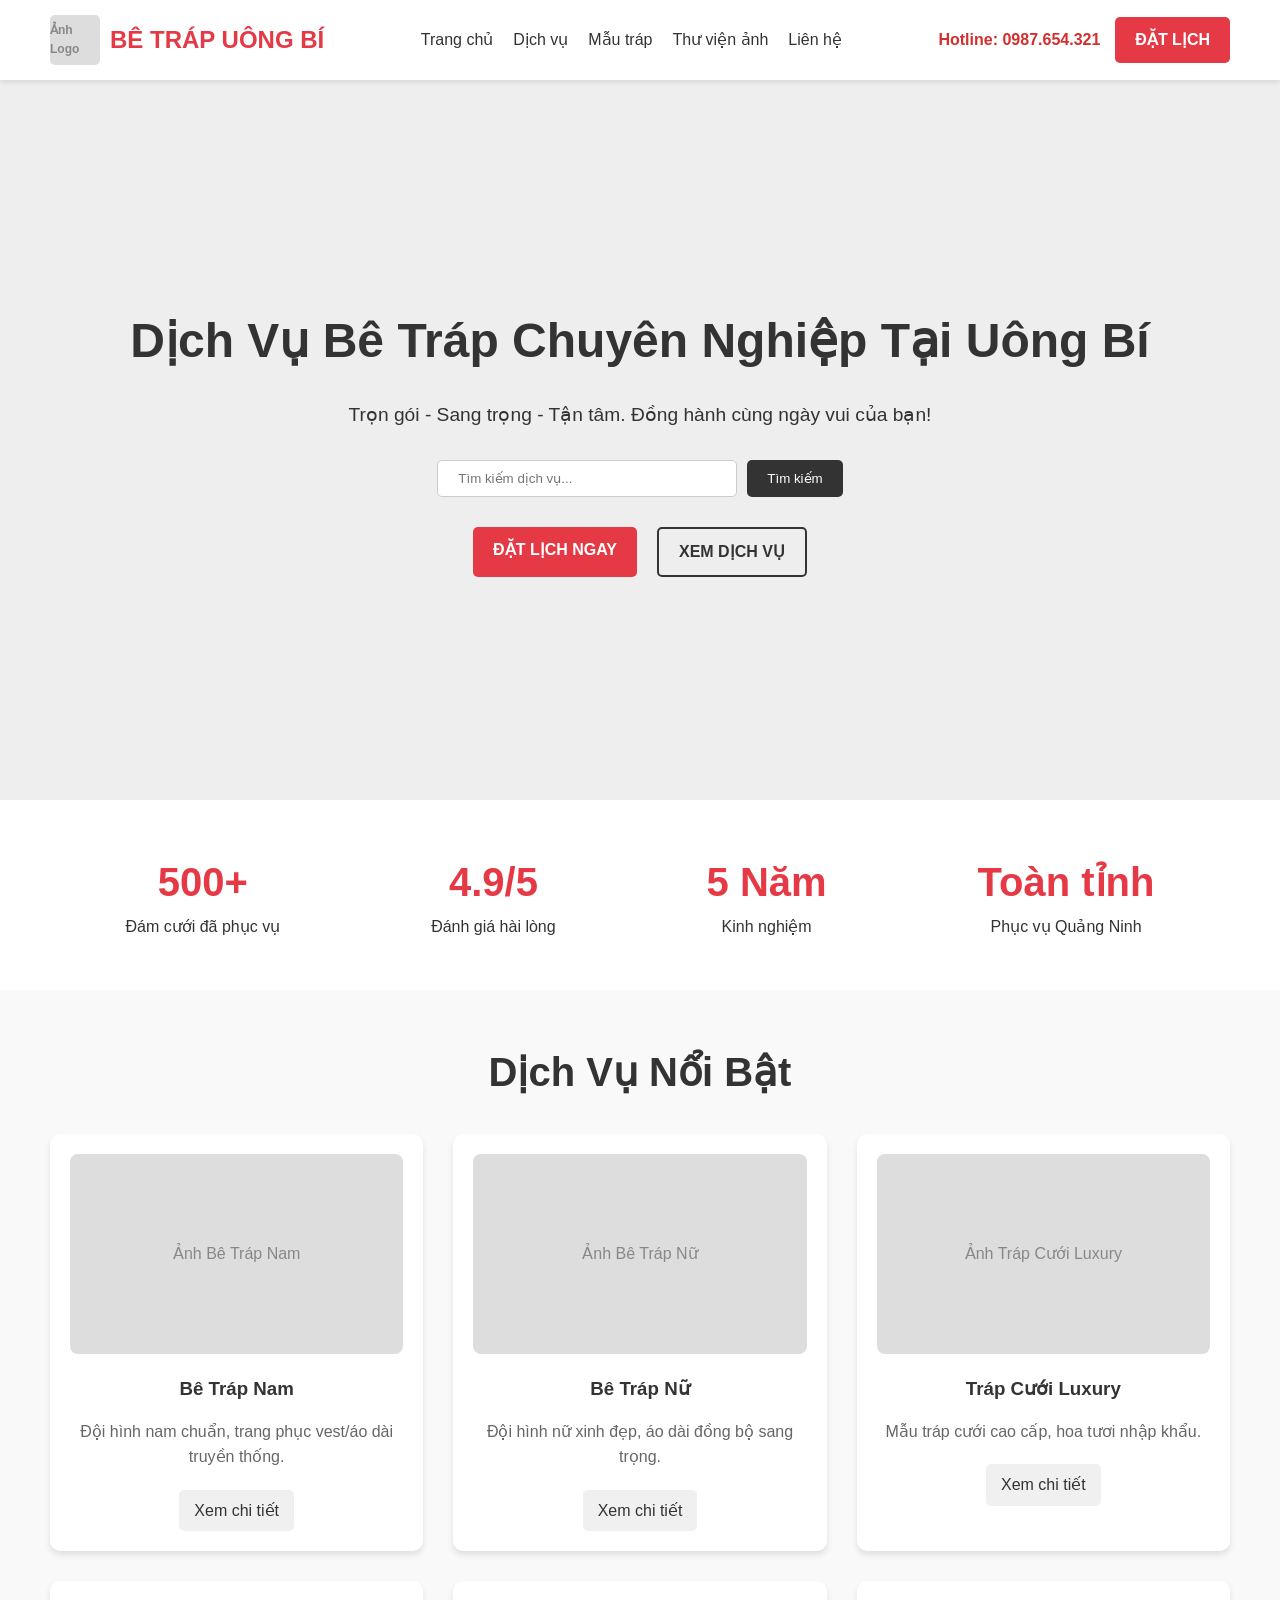
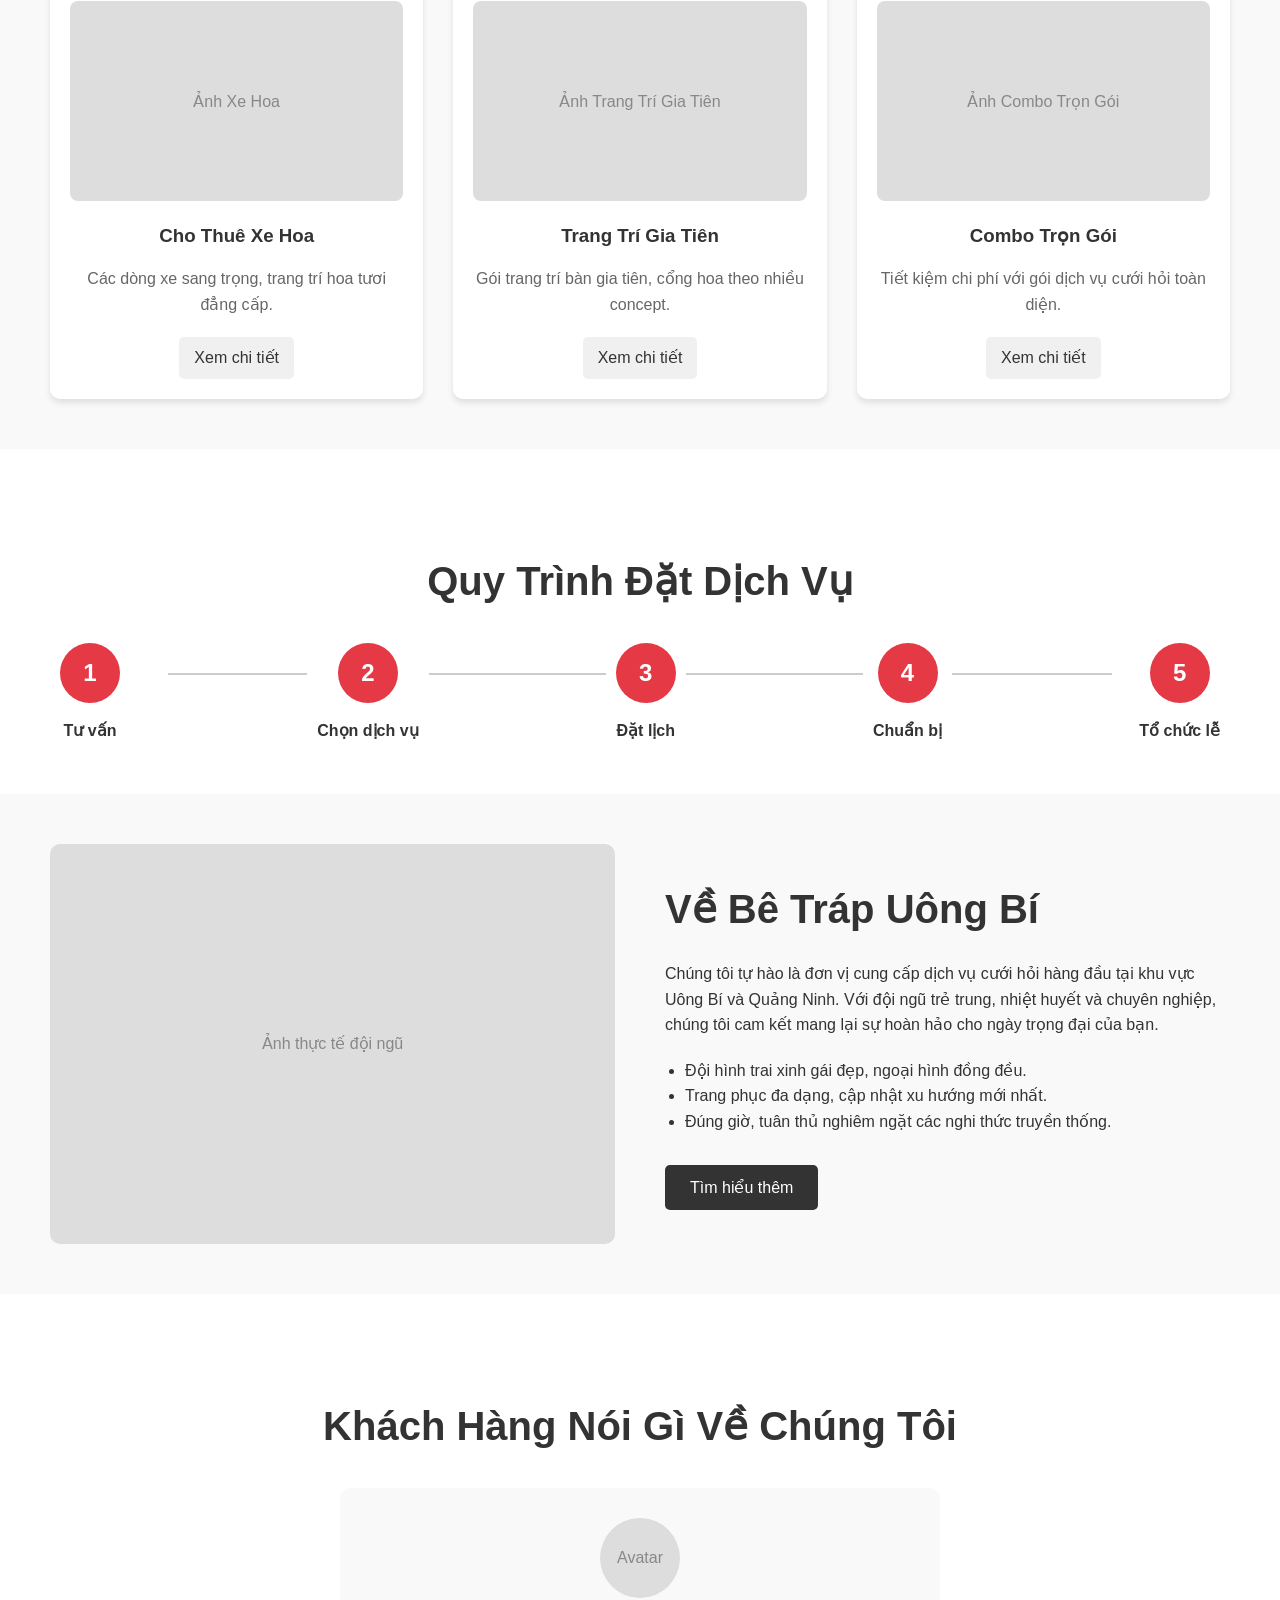
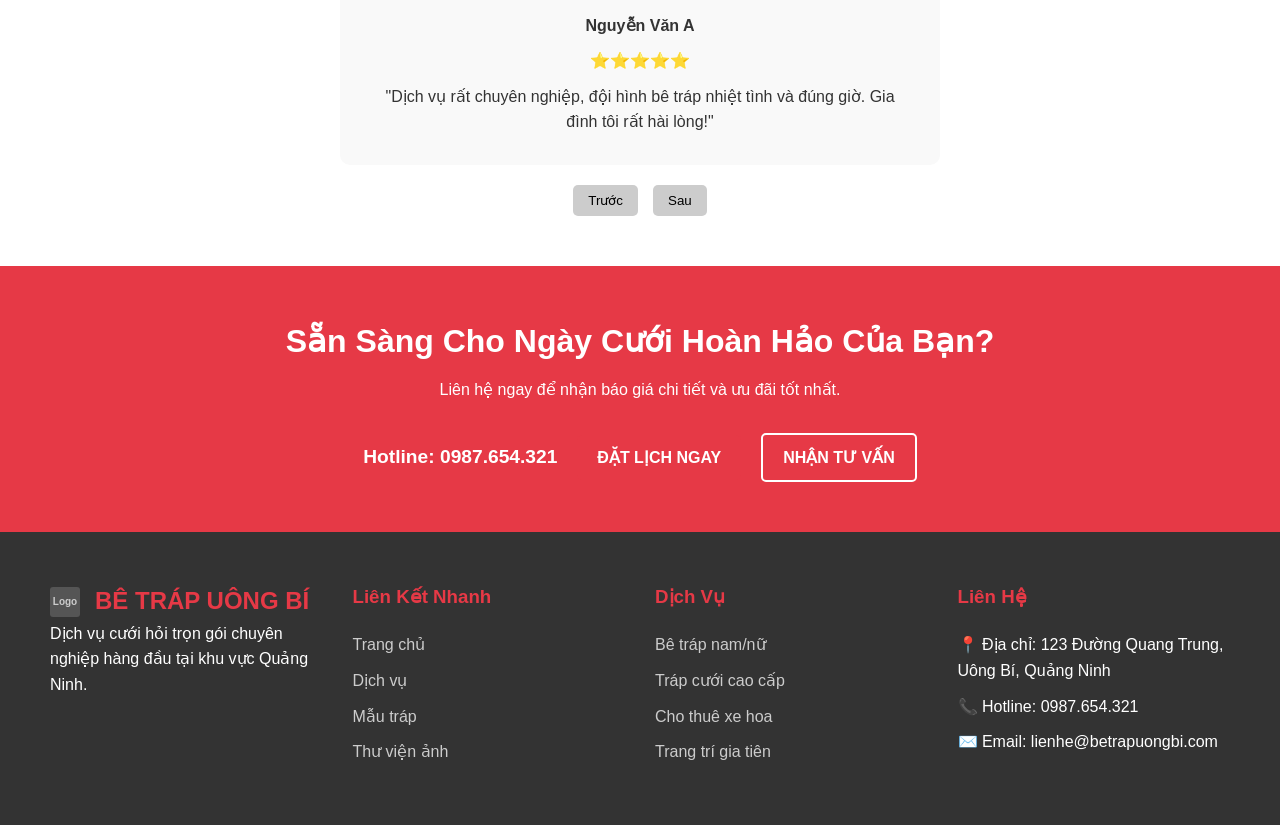
==== index.html @ d110b5eb "Commit 2: khung dự án cơ bản" ====
<!DOCTYPE html>
<html lang="vi">
<head>
    <meta charset="UTF-8">
    <meta name="viewport" content="width=device-width, initial-scale=1.0">
    <title>Bê Tráp Uông Bí - Trang Chủ</title>
    <!-- Nhúng file CSS dùng chung -->
    <link rel="stylesheet" href="css/dinh-dang-dung-chung.css">
    <!-- Nhúng file CSS riêng của trang chủ -->
    <link rel="stylesheet" href="css/trang-chu.css">
</head>
<body>

    <!-- Khối đầu trang (Header) cố định -->
    <header class="dau-trang" id="dau-trang-chinh">
        <!-- Khối chứa logo thương hiệu -->
        <a href="index.html" class="logo-thuong-hieu">
            <div class="khung-anh-logo">Ảnh Logo</div>
            BÊ TRÁP UÔNG BÍ
        </a>

        <!-- Khối menu điều hướng chính của website -->
        <nav>
            <ul class="thanh-menu-dieu-huong">
                <li><a href="index.html">Trang chủ</a></li>
                <li><a href="dich-vu.html">Dịch vụ</a></li>
                <li><a href="mau-trap.html">Mẫu tráp</a></li>
                <li><a href="thu-vien-anh.html">Thư viện ảnh</a></li>
                <li><a href="lien-he.html">Liên hệ</a></li>
            </ul>
        </nav>

        <!-- Khối chứa hotline và nút đặt lịch -->
        <div class="nhom-nut-dau-trang">
            <span class="hotline">Hotline: 0987.654.321</span>
            <a href="lien-he.html" class="nut-dat-lich">ĐẶT LỊCH</a>
        </div>
    </header>

    <!-- Khối Hero Banner chính -->
    <section class="hero-banner">
        <!-- Nội dung của banner -->
        <div class="noi-dung-banner">
            <h1>Dịch Vụ Bê Tráp Chuyên Nghiệp Tại Uông Bí</h1>
            <p>Trọn gói - Sang trọng - Tận tâm. Đồng hành cùng ngày vui của bạn!</p>
            <!-- Khối chứa thanh tìm kiếm -->
            <div class="thanh-tim-kiem">
                <input type="text" placeholder="Tìm kiếm dịch vụ...">
                <button>Tìm kiếm</button>
            </div>
            <!-- Khối chứa các nút hành động (CTA) -->
            <div class="nhom-nut-banner">
                <a href="lien-he.html" class="nut-dat-lich">ĐẶT LỊCH NGAY</a>
                <a href="dich-vu.html" class="nut-xem-dich-vu">XEM DỊCH VỤ</a>
            </div>
        </div>
    </section>

    <!-- Khối chứa các số liệu nổi bật -->
    <section class="so-lieu-noi-bat">
        <!-- Thẻ số liệu 1 -->
        <div class="the-so-lieu">
            <h3>500+</h3>
            <p>Đám cưới đã phục vụ</p>
        </div>
        <!-- Thẻ số liệu 2 -->
        <div class="the-so-lieu">
            <h3>4.9/5</h3>
            <p>Đánh giá hài lòng</p>
        </div>
        <!-- Thẻ số liệu 3 -->
        <div class="the-so-lieu">
            <h3>5 Năm</h3>
            <p>Kinh nghiệm</p>
        </div>
        <!-- Thẻ số liệu 4 -->
        <div class="the-so-lieu">
            <h3>Toàn tỉnh</h3>
            <p>Phục vụ Quảng Ninh</p>
        </div>
    </section>

    <!-- Khối giới thiệu các dịch vụ nổi bật -->
    <section class="dich-vu-noi-bat">
        <h2 class="tieu-de-phan">Dịch Vụ Nổi Bật</h2>
        <!-- Lưới chứa các thẻ dịch vụ -->
        <div class="luoi-dich-vu">
            <!-- Thẻ dịch vụ 1 -->
            <div class="the-dich-vu">
                <!-- Khung giữ chỗ cho ảnh dịch vụ -->
                <div class="anh-dich-vu-trang-chu-1">Ảnh Bê Tráp Nam</div>
                <h3>Bê Tráp Nam</h3>
                <p>Đội hình nam chuẩn, trang phục vest/áo dài truyền thống.</p>
                <a href="dich-vu.html" class="nut-xem-chi-tiet">Xem chi tiết</a>
            </div>
            <!-- Thẻ dịch vụ 2 -->
            <div class="the-dich-vu">
                <div class="anh-dich-vu-trang-chu-2">Ảnh Bê Tráp Nữ</div>
                <h3>Bê Tráp Nữ</h3>
                <p>Đội hình nữ xinh đẹp, áo dài đồng bộ sang trọng.</p>
                <a href="dich-vu.html" class="nut-xem-chi-tiet">Xem chi tiết</a>
            </div>
            <!-- Thẻ dịch vụ 3 -->
            <div class="the-dich-vu">
                <div class="anh-dich-vu-trang-chu-3">Ảnh Tráp Cưới Luxury</div>
                <h3>Tráp Cưới Luxury</h3>
                <p>Mẫu tráp cưới cao cấp, hoa tươi nhập khẩu.</p>
                <a href="dich-vu.html" class="nut-xem-chi-tiet">Xem chi tiết</a>
            </div>
            <!-- Thẻ dịch vụ 4 -->
            <div class="the-dich-vu">
                <div class="anh-dich-vu-trang-chu-4">Ảnh Xe Hoa</div>
                <h3>Cho Thuê Xe Hoa</h3>
                <p>Các dòng xe sang trọng, trang trí hoa tươi đẳng cấp.</p>
                <a href="dich-vu.html" class="nut-xem-chi-tiet">Xem chi tiết</a>
            </div>
            <!-- Thẻ dịch vụ 5 -->
            <div class="the-dich-vu">
                <div class="anh-dich-vu-trang-chu-5">Ảnh Trang Trí Gia Tiên</div>
                <h3>Trang Trí Gia Tiên</h3>
                <p>Gói trang trí bàn gia tiên, cổng hoa theo nhiều concept.</p>
                <a href="dich-vu.html" class="nut-xem-chi-tiet">Xem chi tiết</a>
            </div>
            <!-- Thẻ dịch vụ 6 -->
            <div class="the-dich-vu">
                <div class="anh-dich-vu-trang-chu-6">Ảnh Combo Trọn Gói</div>
                <h3>Combo Trọn Gói</h3>
                <p>Tiết kiệm chi phí với gói dịch vụ cưới hỏi toàn diện.</p>
                <a href="dich-vu.html" class="nut-xem-chi-tiet">Xem chi tiết</a>
            </div>
        </div>
    </section>

    <!-- Khối quy trình đặt dịch vụ -->
    <section class="quy-trinh-dat-dich-vu">
        <h2 class="tieu-de-phan">Quy Trình Đặt Dịch Vụ</h2>
        <!-- Danh sách các bước trong quy trình -->
        <div class="danh-sach-buoc">
            <!-- Bước 1 -->
            <div class="buoc">
                <div class="vong-tron-buoc">1</div>
                <h4>Tư vấn</h4>
            </div>
            <!-- Bước 2 -->
            <div class="buoc">
                <div class="vong-tron-buoc">2</div>
                <h4>Chọn dịch vụ</h4>
            </div>
            <!-- Bước 3 -->
            <div class="buoc">
                <div class="vong-tron-buoc">3</div>
                <h4>Đặt lịch</h4>
            </div>
            <!-- Bước 4 -->
            <div class="buoc">
                <div class="vong-tron-buoc">4</div>
                <h4>Chuẩn bị</h4>
            </div>
            <!-- Bước 5 -->
            <div class="buoc">
                <div class="vong-tron-buoc">5</div>
                <h4>Tổ chức lễ</h4>
            </div>
        </div>
    </section>

    <!-- Khối giới thiệu thương hiệu -->
    <section class="gioi-thieu-thuong-hieu">
        <!-- Cột hình ảnh bên trái -->
        <div class="cot-hinh-anh">
            <!-- Khung giữ chỗ cho ảnh giới thiệu -->
            <div class="anh-gioi-thieu-trang-chu">Ảnh thực tế đội ngũ</div>
        </div>
        <!-- Cột nội dung bên phải -->
        <div class="cot-noi-dung">
            <h2>Về Bê Tráp Uông Bí</h2>
            <p>Chúng tôi tự hào là đơn vị cung cấp dịch vụ cưới hỏi hàng đầu tại khu vực Uông Bí và Quảng Ninh. Với đội ngũ trẻ trung, nhiệt huyết và chuyên nghiệp, chúng tôi cam kết mang lại sự hoàn hảo cho ngày trọng đại của bạn.</p>
            <ul>
                <li>Đội hình trai xinh gái đẹp, ngoại hình đồng đều.</li>
                <li>Trang phục đa dạng, cập nhật xu hướng mới nhất.</li>
                <li>Đúng giờ, tuân thủ nghiêm ngặt các nghi thức truyền thống.</li>
            </ul>
            <a href="dich-vu.html" class="nut-tim-hieu-them">Tìm hiểu thêm</a>
        </div>
    </section>

    <!-- Khối đánh giá của khách hàng -->
    <section class="danh-gia-khach-hang">
        <h2 class="tieu-de-phan">Khách Hàng Nói Gì Về Chúng Tôi</h2>
        <!-- Thanh trượt chứa các đánh giá -->
        <div class="thanh-truot-danh-gia" id="slider-danh-gia">
            <!-- Thẻ đánh giá 1 -->
            <div class="the-danh-gia">
                <!-- Khung giữ chỗ cho avatar khách hàng -->
                <div class="avatar-khach-hang-1">Avatar</div>
                <h4>Nguyễn Văn A</h4>
                <div class="sao-danh-gia">⭐⭐⭐⭐⭐</div>
                <p>"Dịch vụ rất chuyên nghiệp, đội hình bê tráp nhiệt tình và đúng giờ. Gia đình tôi rất hài lòng!"</p>
            </div>
            <!-- Thẻ đánh giá 2 (bị ẩn tạm thời bởi JS) -->
            <div class="the-danh-gia" style="display:none;">
                <div class="avatar-khach-hang-2">Avatar</div>
                <h4>Trần Thị B</h4>
                <div class="sao-danh-gia">⭐⭐⭐⭐⭐</div>
                <p>"Mẫu tráp cưới rất đẹp, hoa tươi và trang trí tinh tế. Cảm ơn Bê Tráp Uông Bí rất nhiều!"</p>
            </div>
        </div>
        <!-- Các nút điều khiển thanh trượt -->
        <div class="dieu-khien-slider">
            <button id="nut-truoc">Trước</button>
            <button id="nut-sau">Sau</button>
        </div>
    </section>

    <!-- Khối kêu gọi hành động cuối trang -->
    <section class="cta-cuoi-trang">
        <h2>Sẵn Sàng Cho Ngày Cưới Hoàn Hảo Của Bạn?</h2>
        <p>Liên hệ ngay để nhận báo giá chi tiết và ưu đãi tốt nhất.</p>
        <div class="nhom-nut-cta">
            <span class="hotline-cta">Hotline: 0987.654.321</span>
            <a href="lien-he.html" class="nut-dat-lich">ĐẶT LỊCH NGAY</a>
            <a href="lien-he.html" class="nut-nhan-tu-van">NHẬN TƯ VẤN</a>
        </div>
    </section>

    <!-- Khối chân trang (Footer) -->
    <footer class="chan-trang">
        <!-- Cột 1: Thông tin thương hiệu -->
        <div class="cot-chan-trang">
            <a href="index.html" class="logo-thuong-hieu">
                <div class="khung-anh-logo-nho">Logo</div> BÊ TRÁP UÔNG BÍ
            </a>
            <p>Dịch vụ cưới hỏi trọn gói chuyên nghiệp hàng đầu tại khu vực Quảng Ninh.</p>
        </div>
        <!-- Cột 2: Menu liên kết nhanh -->
        <div class="cot-chan-trang">
            <h3>Liên Kết Nhanh</h3>
            <ul>
                <li><a href="index.html">Trang chủ</a></li>
                <li><a href="dich-vu.html">Dịch vụ</a></li>
                <li><a href="mau-trap.html">Mẫu tráp</a></li>
                <li><a href="thu-vien-anh.html">Thư viện ảnh</a></li>
            </ul>
        </div>
        <!-- Cột 3: Danh sách dịch vụ -->
        <div class="cot-chan-trang">
            <h3>Dịch Vụ</h3>
            <ul>
                <li><a href="dich-vu.html">Bê tráp nam/nữ</a></li>
                <li><a href="dich-vu.html">Tráp cưới cao cấp</a></li>
                <li><a href="dich-vu.html">Cho thuê xe hoa</a></li>
                <li><a href="dich-vu.html">Trang trí gia tiên</a></li>
            </ul>
        </div>
        <!-- Cột 4: Thông tin liên hệ -->
        <div class="cot-chan-trang">
            <h3>Liên Hệ</h3>
            <ul>
                <li>📍 Địa chỉ: 123 Đường Quang Trung, Uông Bí, Quảng Ninh</li>
                <li>📞 Hotline: 0987.654.321</li>
                <li>✉️ Email: lienhe@betrapuongbi.com</li>
            </ul>
        </div>
    </footer>

    <!-- Nhúng file JavaScript xử lý chung -->
    <script src="js/xu-ly-chung.js"></script>
</body>
</html>
---- css/dinh-dang-dung-chung.css ----
/* Thiết lập cơ bản cho toàn bộ trang web */
* {
    margin: 0;
    padding: 0;
    box-sizing: border-box;
    font-family: 'Inter', sans-serif;
}

/* Định dạng cho phần thân trang web */
body {
    background-color: #f9f9f9;
    color: #333;
    line-height: 1.6;
}

/* Định dạng phần đầu trang (Header) cố định */
.dau-trang {
    position: sticky;
    top: 0;
    background-color: #fff;
    box-shadow: 0 2px 5px rgba(0,0,0,0.1);
    z-index: 1000;
    display: flex;
    justify-content: space-between;
    align-items: center;
    padding: 15px 50px;
    transition: background-color 0.3s ease;
}

/* Định dạng logo thương hiệu */
.logo-thuong-hieu {
    display: flex;
    align-items: center;
    gap: 10px;
    font-weight: bold;
    font-size: 24px;
    color: #E63946;
    text-decoration: none;
}

/* Định dạng khung giữ chỗ cho ảnh logo */
.khung-anh-logo {
    width: 50px;
    height: 50px;
    background-color: #ddd;
    border-radius: 5px;
    display: flex;
    justify-content: center;
    align-items: center;
    color: #888;
    font-size: 12px;
}

.khung-anh-logo-nho {
    width: 30px;
    height: 30px;
    background-color: #555;
    border-radius: 3px;
    display: inline-flex;
    justify-content: center;
    align-items: center;
    color: #ccc;
    font-size: 10px;
    margin-right: 5px;
}

/* Định dạng thanh menu điều hướng */
.thanh-menu-dieu-huong {
    display: flex;
    list-style: none;
    gap: 20px;
}

/* Định dạng các thẻ li trong menu */
.thanh-menu-dieu-huong li {
    position: relative;
}

/* Định dạng các đường link trong menu */
.thanh-menu-dieu-huong a {
    text-decoration: none;
    color: #333;
    font-weight: 500;
    transition: color 0.3s ease;
}

/* Hiệu ứng di chuột vào đường link trong menu */
.thanh-menu-dieu-huong a:hover {
    color: #E63946;
}

/* Định dạng nhóm nút bên phải header */
.nhom-nut-dau-trang {
    display: flex;
    align-items: center;
    gap: 15px;
}

/* Định dạng số điện thoại hotline */
.hotline {
    font-weight: bold;
    color: #d32f2f;
}

/* Định dạng nút đặt lịch chung */
.nut-dat-lich {
    padding: 10px 20px;
    background-color: #E63946;
    color: #fff;
    border: none;
    border-radius: 5px;
    cursor: pointer;
    font-weight: bold;
    text-decoration: none;
    transition: background-color 0.3s ease;
}

/* Hiệu ứng di chuột vào nút đặt lịch */
.nut-dat-lich:hover {
    background-color: #D90429;
}

/* Định dạng phần chân trang (Footer) */
.chan-trang {
    background-color: #333;
    color: #fff;
    padding: 50px;
    display: grid;
    grid-template-columns: repeat(4, 1fr);
    gap: 30px;
}

/* Định dạng các cột trong chân trang */
.cot-chan-trang h3 {
    margin-bottom: 20px;
    color: #E63946;
}

/* Định dạng danh sách link trong chân trang */
.cot-chan-trang ul {
    list-style: none;
}

/* Định dạng các thẻ li trong footer */
.cot-chan-trang ul li {
    margin-bottom: 10px;
}

/* Định dạng các link trong footer */
.cot-chan-trang ul li a {
    color: #ccc;
    text-decoration: none;
    transition: color 0.3s ease;
}

/* Hiệu ứng di chuột vào link footer */
.cot-chan-trang ul li a:hover {
    color: #fff;
}
---- css/trang-chu.css ----
/* Định dạng phần Hero Banner */
.hero-banner {
    height: 80vh;
    background-color: #eee;
    display: flex;
    justify-content: center;
    align-items: center;
    text-align: center;
    padding: 20px;
}

/* Định dạng nội dung bên trong Hero Banner */
.noi-dung-banner h1 {
    font-size: 3em;
    color: #333;
    margin-bottom: 20px;
}

/* Định dạng đoạn văn mô tả trong banner */
.noi-dung-banner p {
    font-size: 1.2em;
    margin-bottom: 30px;
}

/* Định dạng khu vực thanh tìm kiếm trong banner */
.thanh-tim-kiem {
    margin-bottom: 30px;
    display: flex;
    justify-content: center;
    gap: 10px;
}

/* Định dạng ô nhập liệu tìm kiếm */
.thanh-tim-kiem input {
    padding: 10px 20px;
    width: 300px;
    border: 1px solid #ccc;
    border-radius: 5px;
}

/* Định dạng nút tìm kiếm */
.thanh-tim-kiem button {
    padding: 10px 20px;
    background-color: #333;
    color: #fff;
    border: none;
    border-radius: 5px;
    cursor: pointer;
}

/* Định dạng khối chứa nút trong banner */
.nhom-nut-banner {
    display: flex;
    justify-content: center;
    gap: 20px;
}

/* Định dạng nút xem dịch vụ */
.nut-xem-dich-vu {
    padding: 10px 20px;
    background-color: transparent;
    color: #333;
    border: 2px solid #333;
    border-radius: 5px;
    text-decoration: none;
    font-weight: bold;
    transition: all 0.3s ease;
}

/* Hiệu ứng khi di chuột vào nút xem dịch vụ */
.nut-xem-dich-vu:hover {
    background-color: #333;
    color: #fff;
}

/* Định dạng khu vực số liệu nổi bật */
.so-lieu-noi-bat {
    display: flex;
    justify-content: space-around;
    padding: 50px;
    background-color: #fff;
}

/* Định dạng từng thẻ số liệu */
.the-so-lieu {
    text-align: center;
}

/* Định dạng con số nổi bật */
.the-so-lieu h3 {
    font-size: 2.5em;
    color: #E63946;
}

/* Định dạng tiêu đề chung các phần */
.tieu-de-phan {
    text-align: center;
    font-size: 2.5em;
    margin: 50px 0 30px;
    color: #333;
}

/* Định dạng lưới chứa dịch vụ nổi bật */
.luoi-dich-vu {
    display: grid;
    grid-template-columns: repeat(3, 1fr);
    gap: 30px;
    padding: 0 50px 50px;
}

/* Định dạng từng thẻ dịch vụ */
.the-dich-vu {
    background-color: #fff;
    border-radius: 10px;
    padding: 20px;
    text-align: center;
    box-shadow: 0 4px 6px rgba(0,0,0,0.1);
    transition: transform 0.3s ease, box-shadow 0.3s ease;
}

/* Hiệu ứng khi di chuột vào thẻ dịch vụ */
.the-dich-vu:hover {
    transform: translateY(-5px);
    box-shadow: 0 10px 15px rgba(0,0,0,0.2);
}

/* Khung giữ chỗ cho ảnh dịch vụ (dùng chung cho 6 ảnh) */
.anh-dich-vu-trang-chu-1, .anh-dich-vu-trang-chu-2, .anh-dich-vu-trang-chu-3,
.anh-dich-vu-trang-chu-4, .anh-dich-vu-trang-chu-5, .anh-dich-vu-trang-chu-6 {
    height: 200px;
    background-color: #ddd;
    border-radius: 8px;
    margin-bottom: 20px;
    display: flex;
    justify-content: center;
    align-items: center;
    color: #888;
}

/* Định dạng tiêu đề thẻ dịch vụ */
.the-dich-vu h3 {
    margin-bottom: 15px;
}

/* Định dạng đoạn văn trong thẻ dịch vụ */
.the-dich-vu p {
    margin-bottom: 20px;
    color: #666;
}

/* Định dạng nút xem chi tiết trong thẻ dịch vụ */
.nut-xem-chi-tiet {
    display: inline-block;
    padding: 8px 15px;
    background-color: #f0f0f0;
    color: #333;
    text-decoration: none;
    border-radius: 5px;
    transition: background-color 0.3s ease;
}

/* Hiệu ứng khi di chuột vào nút xem chi tiết */
.nut-xem-chi-tiet:hover {
    background-color: #ddd;
}

/* Định dạng khu vực quy trình đặt dịch vụ */
.quy-trinh-dat-dich-vu {
    background-color: #fff;
    padding: 50px;
}

/* Định dạng danh sách các bước quy trình */
.danh-sach-buoc {
    display: flex;
    justify-content: space-between;
    position: relative;
}

/* Đường gạch ngang nối các bước */
.danh-sach-buoc::before {
    content: '';
    position: absolute;
    top: 30px;
    left: 10%;
    right: 10%;
    height: 2px;
    background-color: #ccc;
    z-index: 1;
}

/* Định dạng từng bước trong quy trình */
.buoc {
    text-align: center;
    z-index: 2;
    position: relative;
    background-color: #fff;
    padding: 0 10px;
}

/* Định dạng vòng tròn chứa số thứ tự bước */
.vong-tron-buoc {
    width: 60px;
    height: 60px;
    background-color: #E63946;
    color: #fff;
    border-radius: 50%;
    display: flex;
    justify-content: center;
    align-items: center;
    font-size: 24px;
    font-weight: bold;
    margin: 0 auto 15px;
}

/* Định dạng khu vực giới thiệu thương hiệu */
.gioi-thieu-thuong-hieu {
    display: flex;
    padding: 50px;
    gap: 50px;
    align-items: center;
}

/* Định dạng cột hình ảnh bên trái */
.cot-hinh-anh {
    flex: 1;
}

/* Khung giữ chỗ cho ảnh thực tế đội ngũ */
.anh-gioi-thieu-trang-chu {
    height: 400px;
    background-color: #ddd;
    border-radius: 10px;
    display: flex;
    justify-content: center;
    align-items: center;
    color: #888;
}

/* Định dạng cột nội dung bên phải */
.cot-noi-dung {
    flex: 1;
}

/* Định dạng tiêu đề phần giới thiệu */
.cot-noi-dung h2 {
    font-size: 2.5em;
    margin-bottom: 20px;
    color: #333;
}

/* Định dạng đoạn văn trong phần giới thiệu */
.cot-noi-dung p {
    margin-bottom: 20px;
}

/* Định dạng danh sách trong phần giới thiệu */
.cot-noi-dung ul {
    list-style: disc;
    margin-left: 20px;
    margin-bottom: 30px;
}

/* Định dạng nút tìm hiểu thêm */
.nut-tim-hieu-them {
    display: inline-block;
    padding: 10px 25px;
    background-color: #333;
    color: #fff;
    text-decoration: none;
    border-radius: 5px;
    transition: background-color 0.3s ease;
}

/* Hiệu ứng khi di chuột vào nút tìm hiểu thêm */
.nut-tim-hieu-them:hover {
    background-color: #555;
}

/* Định dạng khu vực đánh giá khách hàng */
.danh-gia-khach-hang {
    background-color: #fff;
    padding: 50px;
    text-align: center;
}

/* Định dạng thanh trượt chứa đánh giá */
.thanh-truot-danh-gia {
    max-width: 600px;
    margin: 0 auto;
}

/* Định dạng từng thẻ đánh giá */
.the-danh-gia {
    padding: 30px;
    background-color: #f9f9f9;
    border-radius: 10px;
    margin-bottom: 20px;
}

/* Khung giữ chỗ cho avatar khách hàng */
.avatar-khach-hang-1, .avatar-khach-hang-2 {
    width: 80px;
    height: 80px;
    background-color: #ddd;
    border-radius: 50%;
    margin: 0 auto 15px;
    display: flex;
    justify-content: center;
    align-items: center;
    color: #888;
}

/* Định dạng khu vực sao đánh giá */
.sao-danh-gia {
    color: #ffc107;
    margin: 10px 0;
}

/* Định dạng các nút điều khiển thanh trượt */
.dieu-khien-slider {
    margin-top: 20px;
    display: flex;
    justify-content: center;
    gap: 15px;
}

/* Định dạng các nút trong khối điều khiển */
.dieu-khien-slider button {
    padding: 8px 15px;
    background-color: #ccc;
    border: none;
    border-radius: 5px;
    cursor: pointer;
    transition: background-color 0.3s ease;
}

/* Hiệu ứng khi di chuột vào nút điều khiển slider */
.dieu-khien-slider button:hover {
    background-color: #aaa;
}

/* Định dạng khu vực kêu gọi hành động cuối trang (CTA) */
.cta-cuoi-trang {
    background-color: #E63946;
    color: #fff;
    text-align: center;
    padding: 50px;
}

/* Định dạng tiêu đề CTA */
.cta-cuoi-trang h2 {
    font-size: 2em;
    margin-bottom: 10px;
}

/* Định dạng đoạn văn CTA */
.cta-cuoi-trang p {
    margin-bottom: 30px;
}

/* Định dạng khối chứa các nút CTA */
.nhom-nut-cta {
    display: flex;
    justify-content: center;
    align-items: center;
    gap: 20px;
}

/* Định dạng hotline trong CTA */
.hotline-cta {
    font-size: 1.2em;
    font-weight: bold;
}

/* Định dạng nút nhận tư vấn */
.nut-nhan-tu-van {
    padding: 10px 20px;
    background-color: transparent;
    color: #fff;
    border: 2px solid #fff;
    border-radius: 5px;
    text-decoration: none;
    font-weight: bold;
    transition: all 0.3s ease;
}

/* Hiệu ứng khi di chuột vào nút nhận tư vấn */
.nut-nhan-tu-van:hover {
    background-color: #fff;
    color: #E63946;
}
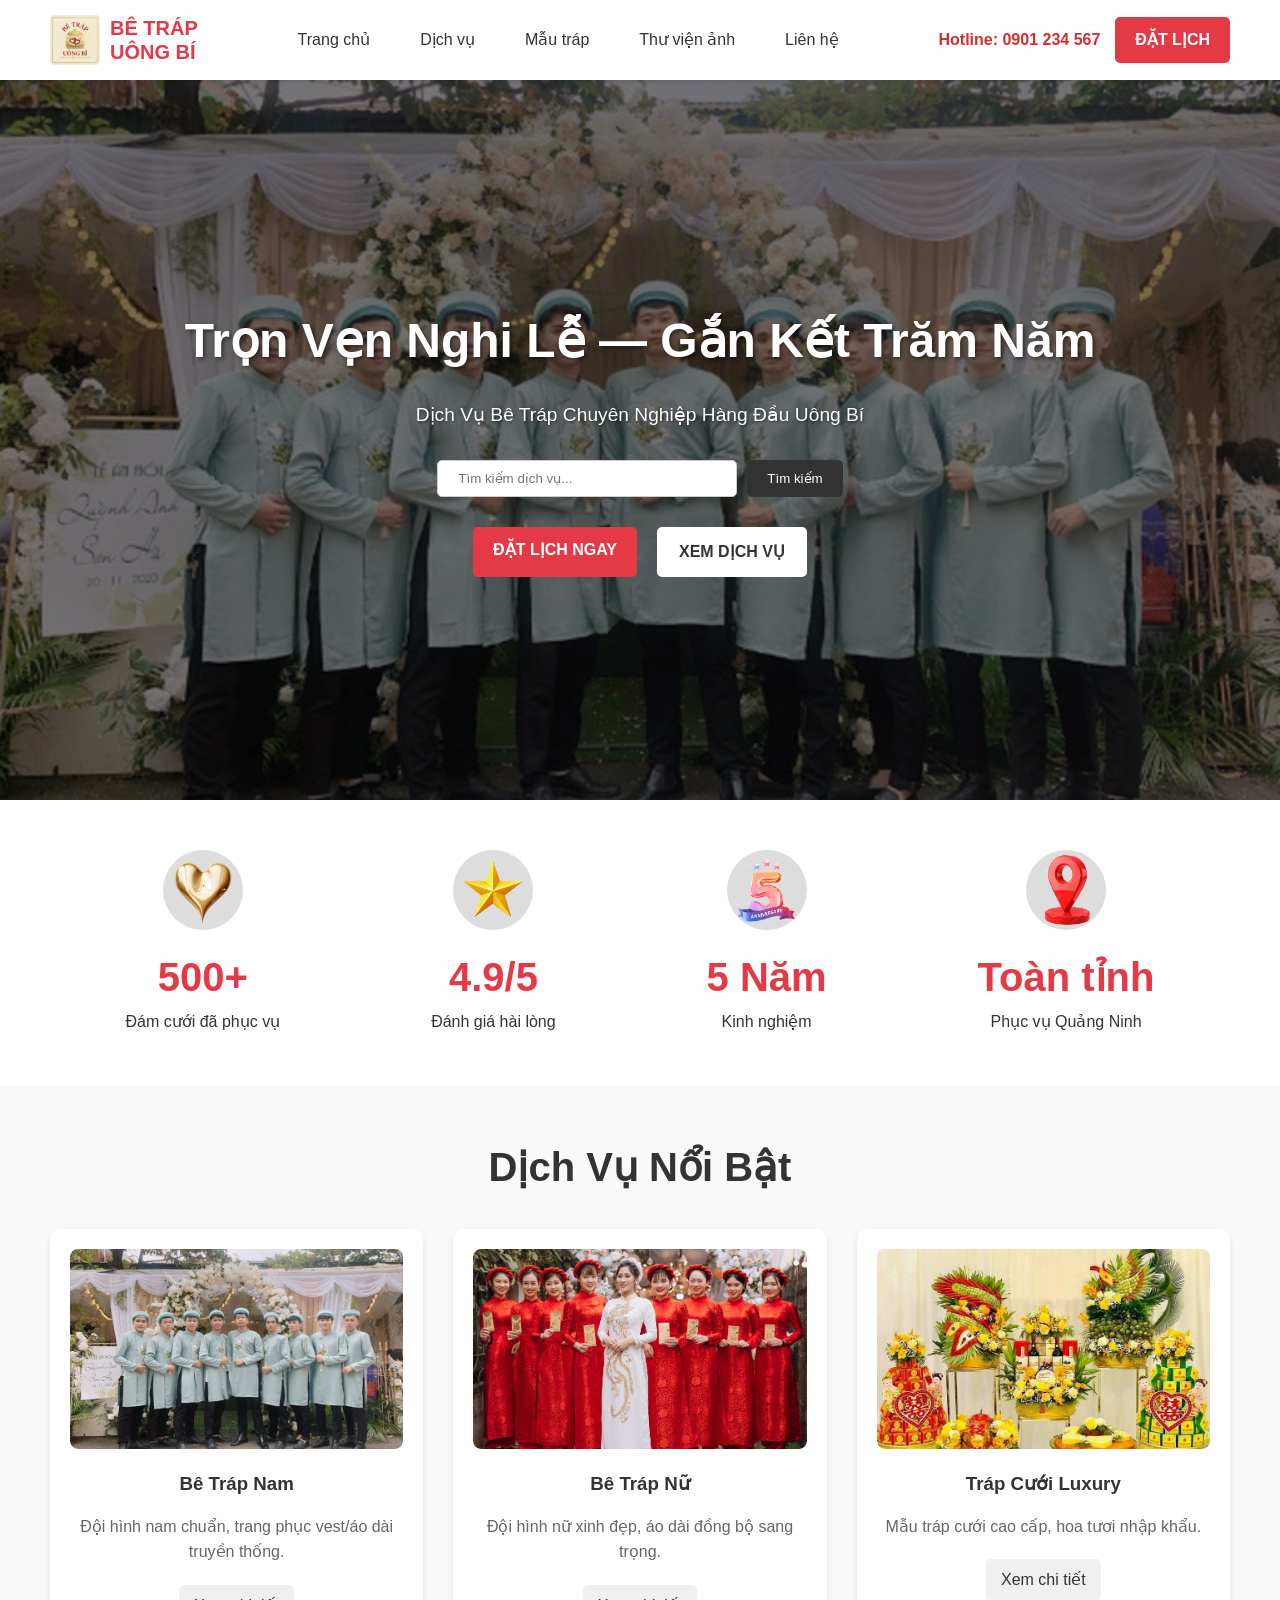
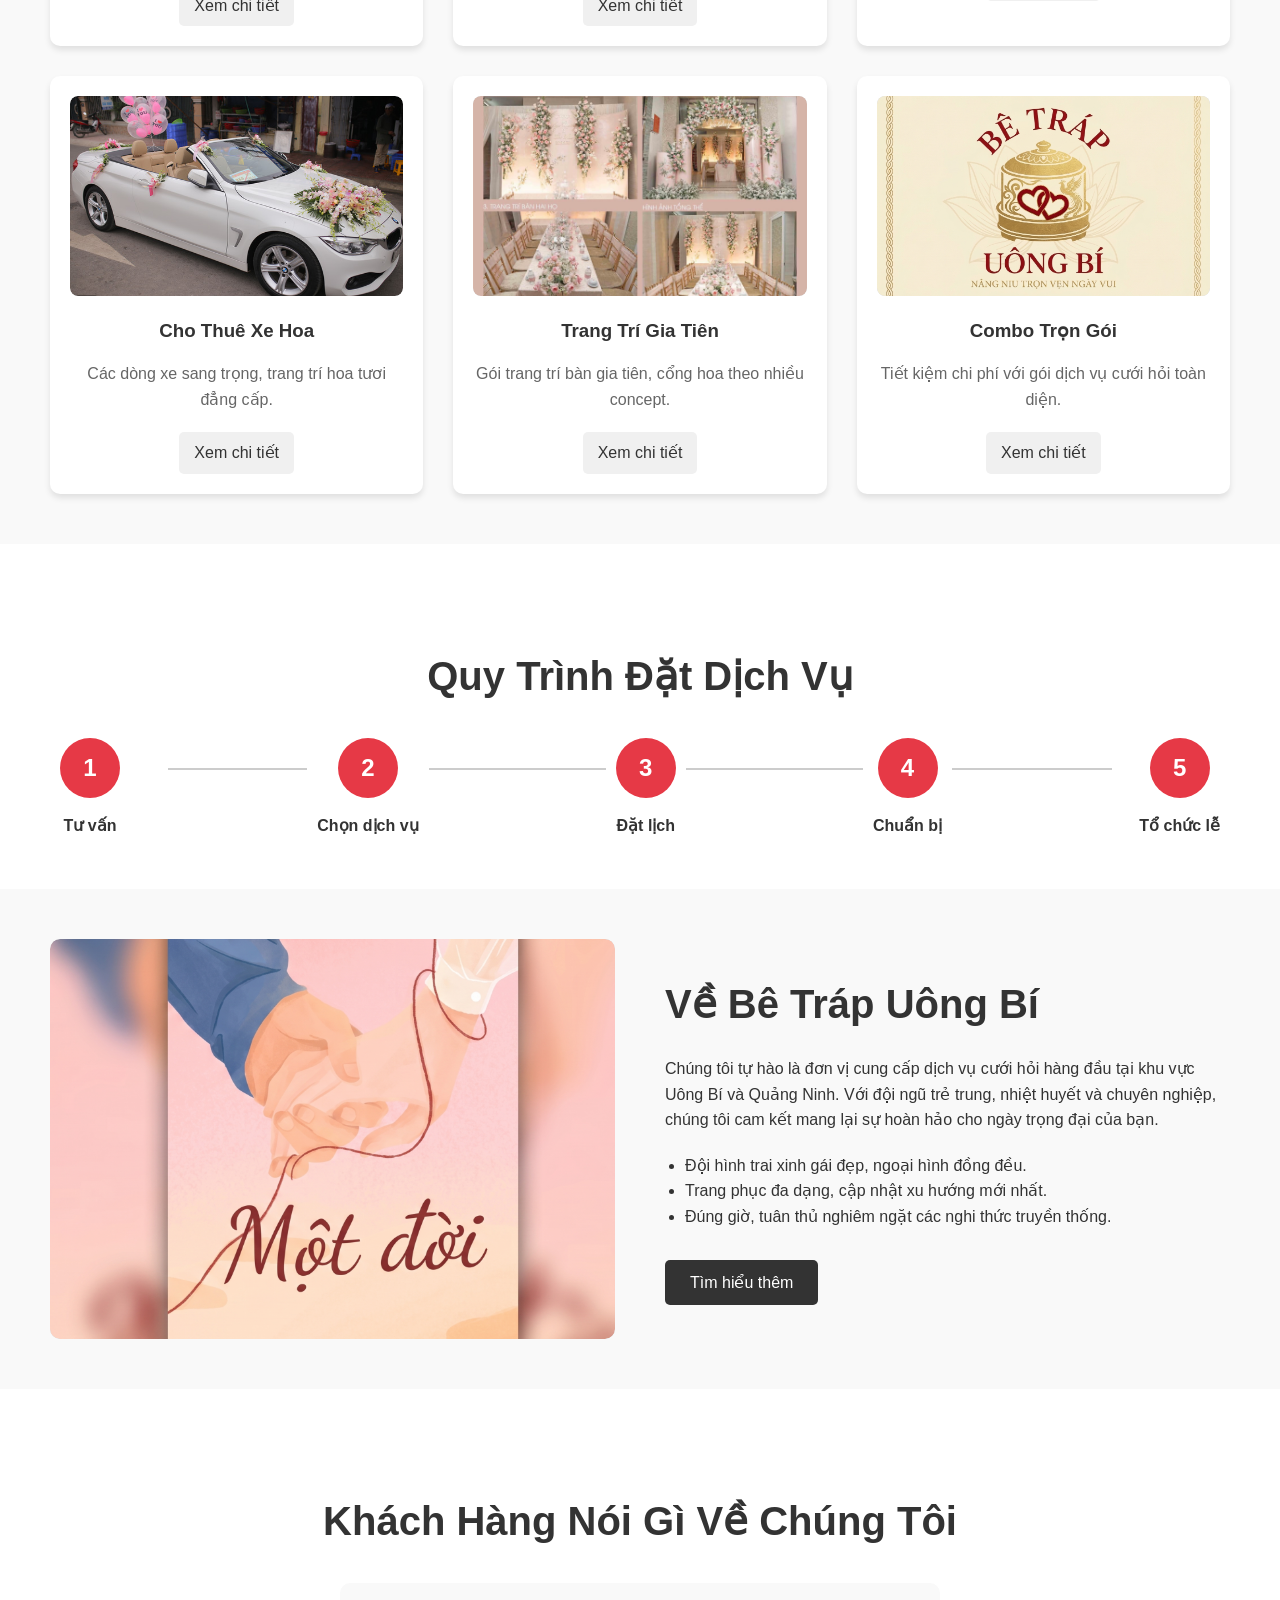
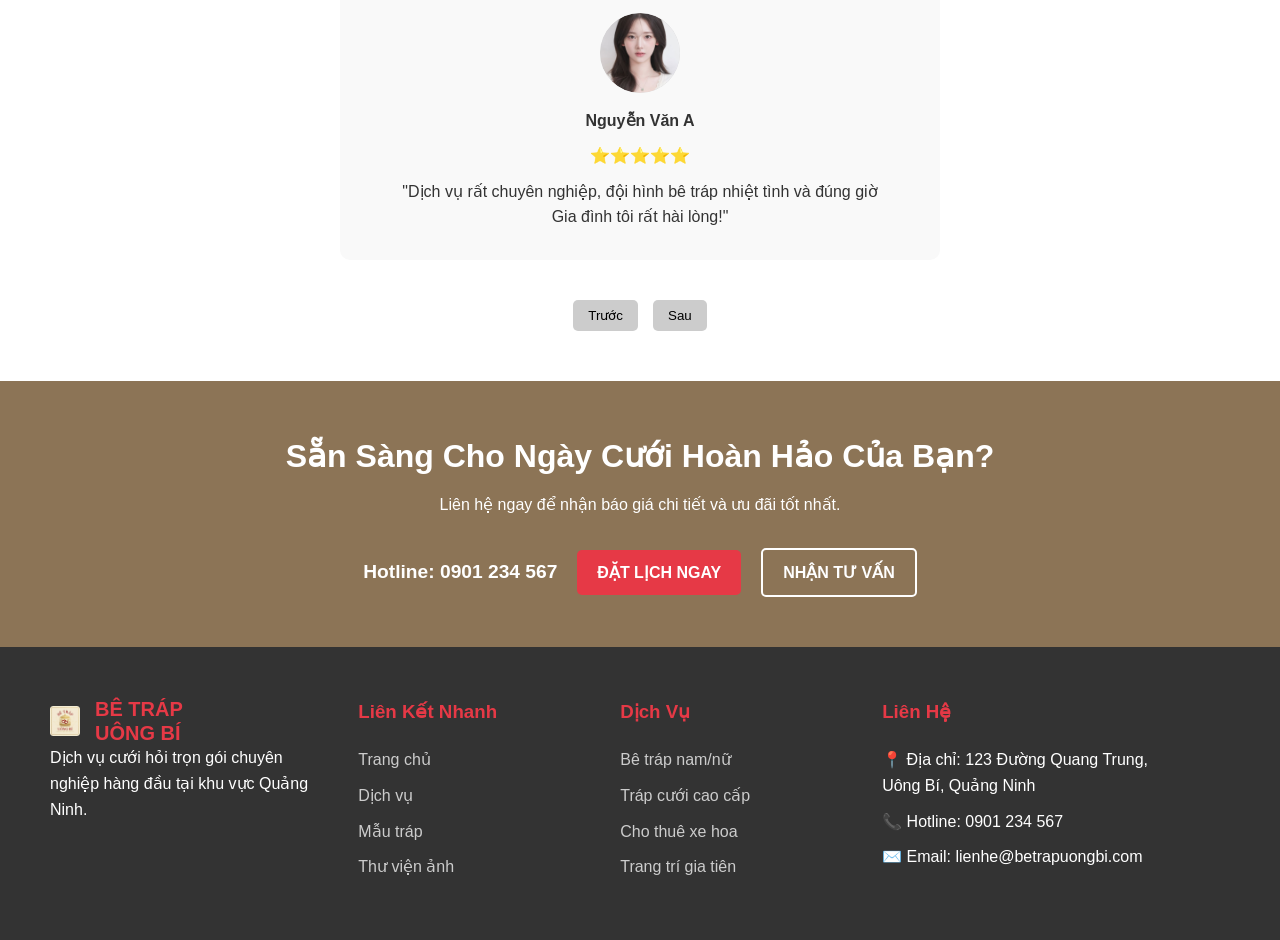
==== commit 10e07404: "Commit 4: hoàn thiện cơ bản, version 1" ====
--- a/index.html
+++ b/index.html
@@ -1,5 +1,6 @@
 <!DOCTYPE html>
 <html lang="vi">
+
 <head>
     <meta charset="UTF-8">
     <meta name="viewport" content="width=device-width, initial-scale=1.0">
@@ -9,14 +10,17 @@
     <!-- Nhúng file CSS riêng của trang chủ -->
     <link rel="stylesheet" href="css/trang-chu.css">
 </head>
+
 <body>
 
     <!-- Khối đầu trang (Header) cố định -->
     <header class="dau-trang" id="dau-trang-chinh">
         <!-- Khối chứa logo thương hiệu -->
         <a href="index.html" class="logo-thuong-hieu">
-            <div class="khung-anh-logo">Ảnh Logo</div>
-            BÊ TRÁP UÔNG BÍ
+            <div class="khung-anh-logo">
+                <img src="Anh/logo-web.png" alt="Logo">
+            </div>
+            <span>BÊ TRÁP<br>UÔNG BÍ</span>
         </a>
 
         <!-- Khối menu điều hướng chính của website -->
@@ -32,17 +36,27 @@
 
         <!-- Khối chứa hotline và nút đặt lịch -->
         <div class="nhom-nut-dau-trang">
-            <span class="hotline">Hotline: 0987.654.321</span>
+            <span class="hotline">Hotline: 0901 234 567</span>
             <a href="lien-he.html" class="nut-dat-lich">ĐẶT LỊCH</a>
         </div>
     </header>
 
     <!-- Khối Hero Banner chính -->
     <section class="hero-banner">
+        <!-- Khối chứa ảnh nền tự động chuyển -->
+        <div class="slider-nen">
+            <img src="Anh/be-trap-nam.jpg" class="anh-nen-slider active" alt="Banner 1">
+            <img src="Anh/be-trap-nu.jpg" class="anh-nen-slider" alt="Banner 2">
+            <img src="Anh/trap-cuoi-luxury.jpg" class="anh-nen-slider" alt="Banner 3">
+            <img src="Anh/trang-tri-gia-tien.jpg" class="anh-nen-slider" alt="Banner 4">
+            <img src="Anh/anh-xe-hoa.png" class="anh-nen-slider" alt="Banner 5">
+        </div>
+        <!-- Lớp phủ mờ để làm nổi bật chữ -->
+        <div class="lop-phu-banner"></div>
         <!-- Nội dung của banner -->
         <div class="noi-dung-banner">
-            <h1>Dịch Vụ Bê Tráp Chuyên Nghiệp Tại Uông Bí</h1>
-            <p>Trọn gói - Sang trọng - Tận tâm. Đồng hành cùng ngày vui của bạn!</p>
+            <h1>Trọn Vẹn Nghi Lễ — Gắn Kết Trăm Năm</h1>
+            <p>Dịch Vụ Bê Tráp Chuyên Nghiệp Hàng Đầu Uông Bí</p>
             <!-- Khối chứa thanh tìm kiếm -->
             <div class="thanh-tim-kiem">
                 <input type="text" placeholder="Tìm kiếm dịch vụ...">
@@ -60,21 +74,33 @@
     <section class="so-lieu-noi-bat">
         <!-- Thẻ số liệu 1 -->
         <div class="the-so-lieu">
+            <div class="khung-anh-so-lieu">
+                <img src="Anh/trai-tim-hy-su.png">
+            </div>
             <h3>500+</h3>
             <p>Đám cưới đã phục vụ</p>
         </div>
         <!-- Thẻ số liệu 2 -->
         <div class="the-so-lieu">
+            <div class="khung-anh-so-lieu">
+                <img src="Anh/ngoi-sao.png">
+            </div>
             <h3>4.9/5</h3>
             <p>Đánh giá hài lòng</p>
         </div>
         <!-- Thẻ số liệu 3 -->
         <div class="the-so-lieu">
+            <div class="khung-anh-so-lieu">
+                <img src="Anh/5-nam.png">
+            </div>
             <h3>5 Năm</h3>
             <p>Kinh nghiệm</p>
         </div>
         <!-- Thẻ số liệu 4 -->
         <div class="the-so-lieu">
+            <div class="khung-anh-so-lieu">
+                <img src="Anh/ghim-ban-do.png">
+            </div>
             <h3>Toàn tỉnh</h3>
             <p>Phục vụ Quảng Ninh</p>
         </div>
@@ -88,42 +114,54 @@
             <!-- Thẻ dịch vụ 1 -->
             <div class="the-dich-vu">
                 <!-- Khung giữ chỗ cho ảnh dịch vụ -->
-                <div class="anh-dich-vu-trang-chu-1">Ảnh Bê Tráp Nam</div>
+                <div class="anh-dich-vu-trang-chu-1">
+                    <img src="Anh/be-trap-nam.jpg" alt="Bê Tráp Nam">
+                </div>
                 <h3>Bê Tráp Nam</h3>
                 <p>Đội hình nam chuẩn, trang phục vest/áo dài truyền thống.</p>
                 <a href="dich-vu.html" class="nut-xem-chi-tiet">Xem chi tiết</a>
             </div>
             <!-- Thẻ dịch vụ 2 -->
             <div class="the-dich-vu">
-                <div class="anh-dich-vu-trang-chu-2">Ảnh Bê Tráp Nữ</div>
+                <div class="anh-dich-vu-trang-chu-2">
+                    <img src="Anh/be-trap-nu.jpg" alt="Bê Tráp Nữ">
+                </div>
                 <h3>Bê Tráp Nữ</h3>
                 <p>Đội hình nữ xinh đẹp, áo dài đồng bộ sang trọng.</p>
                 <a href="dich-vu.html" class="nut-xem-chi-tiet">Xem chi tiết</a>
             </div>
             <!-- Thẻ dịch vụ 3 -->
             <div class="the-dich-vu">
-                <div class="anh-dich-vu-trang-chu-3">Ảnh Tráp Cưới Luxury</div>
+                <div class="anh-dich-vu-trang-chu-3">
+                    <img src="Anh/trap-cuoi-luxury.jpg" alt="Tráp Cưới Luxury">
+                </div>
                 <h3>Tráp Cưới Luxury</h3>
                 <p>Mẫu tráp cưới cao cấp, hoa tươi nhập khẩu.</p>
                 <a href="dich-vu.html" class="nut-xem-chi-tiet">Xem chi tiết</a>
             </div>
             <!-- Thẻ dịch vụ 4 -->
             <div class="the-dich-vu">
-                <div class="anh-dich-vu-trang-chu-4">Ảnh Xe Hoa</div>
+                <div class="anh-dich-vu-trang-chu-4">
+                    <img src="Anh/anh-xe-hoa.png" alt="Cho Thuê Xe Hoa">
+                </div>
                 <h3>Cho Thuê Xe Hoa</h3>
                 <p>Các dòng xe sang trọng, trang trí hoa tươi đẳng cấp.</p>
                 <a href="dich-vu.html" class="nut-xem-chi-tiet">Xem chi tiết</a>
             </div>
             <!-- Thẻ dịch vụ 5 -->
             <div class="the-dich-vu">
-                <div class="anh-dich-vu-trang-chu-5">Ảnh Trang Trí Gia Tiên</div>
+                <div class="anh-dich-vu-trang-chu-5">
+                    <img src="Anh/trang-tri-gia-tien.jpg" alt="Trang Trí Gia Tiên">
+                </div>
                 <h3>Trang Trí Gia Tiên</h3>
                 <p>Gói trang trí bàn gia tiên, cổng hoa theo nhiều concept.</p>
                 <a href="dich-vu.html" class="nut-xem-chi-tiet">Xem chi tiết</a>
             </div>
             <!-- Thẻ dịch vụ 6 -->
             <div class="the-dich-vu">
-                <div class="anh-dich-vu-trang-chu-6">Ảnh Combo Trọn Gói</div>
+                <div class="anh-dich-vu-trang-chu-6">
+                    <img src="Anh/logo-4-3.png" alt="Combo Trọn Gói">
+                </div>
                 <h3>Combo Trọn Gói</h3>
                 <p>Tiết kiệm chi phí với gói dịch vụ cưới hỏi toàn diện.</p>
                 <a href="dich-vu.html" class="nut-xem-chi-tiet">Xem chi tiết</a>
@@ -169,12 +207,16 @@
         <!-- Cột hình ảnh bên trái -->
         <div class="cot-hinh-anh">
             <!-- Khung giữ chỗ cho ảnh giới thiệu -->
-            <div class="anh-gioi-thieu-trang-chu">Ảnh thực tế đội ngũ</div>
+            <div class="anh-gioi-thieu-trang-chu">
+                <img src="Anh/mot-doi.png">
+            </div>
         </div>
         <!-- Cột nội dung bên phải -->
         <div class="cot-noi-dung">
             <h2>Về Bê Tráp Uông Bí</h2>
-            <p>Chúng tôi tự hào là đơn vị cung cấp dịch vụ cưới hỏi hàng đầu tại khu vực Uông Bí và Quảng Ninh. Với đội ngũ trẻ trung, nhiệt huyết và chuyên nghiệp, chúng tôi cam kết mang lại sự hoàn hảo cho ngày trọng đại của bạn.</p>
+            <p>Chúng tôi tự hào là đơn vị cung cấp dịch vụ cưới hỏi hàng đầu tại khu vực Uông Bí và Quảng Ninh. Với đội
+                ngũ trẻ trung, nhiệt huyết và chuyên nghiệp, chúng tôi cam kết mang lại sự hoàn hảo cho ngày trọng đại
+                của bạn.</p>
             <ul>
                 <li>Đội hình trai xinh gái đẹp, ngoại hình đồng đều.</li>
                 <li>Trang phục đa dạng, cập nhật xu hướng mới nhất.</li>
@@ -192,17 +234,31 @@
             <!-- Thẻ đánh giá 1 -->
             <div class="the-danh-gia">
                 <!-- Khung giữ chỗ cho avatar khách hàng -->
-                <div class="avatar-khach-hang-1">Avatar</div>
+                <div class="avatar-khach-hang-1">
+                    <img src="Anh/nhan-xet-1.jpg">
+                </div>
                 <h4>Nguyễn Văn A</h4>
                 <div class="sao-danh-gia">⭐⭐⭐⭐⭐</div>
-                <p>"Dịch vụ rất chuyên nghiệp, đội hình bê tráp nhiệt tình và đúng giờ. Gia đình tôi rất hài lòng!"</p>
+                <p>"Dịch vụ rất chuyên nghiệp, đội hình bê tráp nhiệt tình và đúng giờ</br>Gia đình tôi rất hài lòng!"
+                </p>
             </div>
             <!-- Thẻ đánh giá 2 (bị ẩn tạm thời bởi JS) -->
             <div class="the-danh-gia" style="display:none;">
-                <div class="avatar-khach-hang-2">Avatar</div>
+                <div class="avatar-khach-hang-2">
+                    <img src="Anh/nhan-xet-2.jpg">
+                </div>
                 <h4>Trần Thị B</h4>
                 <div class="sao-danh-gia">⭐⭐⭐⭐⭐</div>
-                <p>"Mẫu tráp cưới rất đẹp, hoa tươi và trang trí tinh tế. Cảm ơn Bê Tráp Uông Bí rất nhiều!"</p>
+                <p>"Mẫu tráp cưới rất đẹp, hoa tươi và trang trí tinh tế.</br>Cảm ơn Bê Tráp Uông Bí rất nhiều!"</p>
+            </div>
+            <!-- Thẻ đánh giá 3 (bị ẩn tạm thời bởi JS) -->
+            <div class="the-danh-gia" style="display:none;">
+                <div class="avatar-khach-hang-3">
+                    <img src="Anh/nhan-xet-3.jpg">
+                </div>
+                <h4>Hoàng Văn C</h4>
+                <div class="sao-danh-gia">⭐⭐⭐⭐⭐</div>
+                <p>"Rất hài lòng với dịch vụ của Bê Tráp Uông Bí.</br>Đội hình chuyên nghiệp và nhiệt tình."</p>
             </div>
         </div>
         <!-- Các nút điều khiển thanh trượt -->
@@ -217,7 +273,7 @@
         <h2>Sẵn Sàng Cho Ngày Cưới Hoàn Hảo Của Bạn?</h2>
         <p>Liên hệ ngay để nhận báo giá chi tiết và ưu đãi tốt nhất.</p>
         <div class="nhom-nut-cta">
-            <span class="hotline-cta">Hotline: 0987.654.321</span>
+            <span class="hotline-cta">Hotline: 0901 234 567</span>
             <a href="lien-he.html" class="nut-dat-lich">ĐẶT LỊCH NGAY</a>
             <a href="lien-he.html" class="nut-nhan-tu-van">NHẬN TƯ VẤN</a>
         </div>
@@ -228,7 +284,9 @@
         <!-- Cột 1: Thông tin thương hiệu -->
         <div class="cot-chan-trang">
             <a href="index.html" class="logo-thuong-hieu">
-                <div class="khung-anh-logo-nho">Logo</div> BÊ TRÁP UÔNG BÍ
+                <div class="khung-anh-logo-nho">
+                    <img src="Anh/logo-web.png" alt="Logo">
+                </div> <span>BÊ TRÁP<br>UÔNG BÍ</span>
             </a>
             <p>Dịch vụ cưới hỏi trọn gói chuyên nghiệp hàng đầu tại khu vực Quảng Ninh.</p>
         </div>
@@ -256,8 +314,8 @@
         <div class="cot-chan-trang">
             <h3>Liên Hệ</h3>
             <ul>
-                <li>📍 Địa chỉ: 123 Đường Quang Trung, Uông Bí, Quảng Ninh</li>
-                <li>📞 Hotline: 0987.654.321</li>
+                <li>📍 Địa chỉ: 123 Đường Quang Trung,</br>Uông Bí, Quảng Ninh</li>
+                <li>📞 Hotline: 0901 234 567</li>
                 <li>✉️ Email: lienhe@betrapuongbi.com</li>
             </ul>
         </div>
@@ -266,4 +324,5 @@
     <!-- Nhúng file JavaScript xử lý chung -->
     <script src="js/xu-ly-chung.js"></script>
 </body>
-</html>
+
+</html>
--- a/css/dinh-dang-dung-chung.css
+++ b/css/dinh-dang-dung-chung.css
@@ -12,6 +12,34 @@
     color: #333;
     line-height: 1.6;
 }
+
+/* --- CẤU HÌNH CHO TẤT CẢ HÌNH ẢNH SAU NÀY --- */
+img {
+    max-width: 100%;
+    height: auto;
+}
+
+/* Cấu hình để ảnh chèn vào khung luôn vừa vặn, không bị tràn hay vỡ bố cục */
+div[class*="khung-anh-"], div[class*="anh-"], div[class*="avatar-"] {
+    overflow: hidden;
+}
+
+div[class*="khung-anh-"] img, 
+div[class*="anh-"] img, 
+div[class*="avatar-"] img {
+    width: 100%;
+    height: 100%;
+    object-fit: cover; /* Cắt cúp ảnh cho vừa khung */
+    border-radius: inherit; /* Kế thừa viền bo tròn từ khung cha */
+}
+
+/* Riêng logo và icon số liệu thì không cắt xén mà thu nhỏ vừa đủ */
+.khung-anh-logo img,
+.khung-anh-logo-nho img,
+.khung-anh-so-lieu img {
+    object-fit: contain;
+}
+/* --------------------------------------------- */
 
 /* Định dạng phần đầu trang (Header) cố định */
 .dau-trang {
@@ -33,9 +61,14 @@
     align-items: center;
     gap: 10px;
     font-weight: bold;
-    font-size: 24px;
+    font-size: 20px; /* Chữ nhỏ lại một chút để vừa 2 dòng */
     color: #E63946;
     text-decoration: none;
+}
+
+.logo-thuong-hieu span {
+    display: inline-block;
+    line-height: 1.2;
 }
 
 /* Định dạng khung giữ chỗ cho ảnh logo */
@@ -78,15 +111,20 @@
 
 /* Định dạng các đường link trong menu */
 .thanh-menu-dieu-huong a {
+    display: inline-block;
+    white-space: nowrap;
     text-decoration: none;
     color: #333;
     font-weight: 500;
-    transition: color 0.3s ease;
+    padding: 8px 15px;
+    border-radius: 5px;
+    transition: all 0.3s ease;
 }
 
 /* Hiệu ứng di chuột vào đường link trong menu */
 .thanh-menu-dieu-huong a:hover {
-    color: #E63946;
+    color: #fff;
+    background-color: #E63946;
 }
 
 /* Định dạng nhóm nút bên phải header */
@@ -100,6 +138,7 @@
 .hotline {
     font-weight: bold;
     color: #d32f2f;
+    white-space: nowrap; /* Ngăn bẻ dòng */
 }
 
 /* Định dạng nút đặt lịch chung */
@@ -113,6 +152,7 @@
     font-weight: bold;
     text-decoration: none;
     transition: background-color 0.3s ease;
+    white-space: nowrap; /* Ngăn bẻ dòng */
 }
 
 /* Hiệu ứng di chuột vào nút đặt lịch */
@@ -126,7 +166,7 @@
     color: #fff;
     padding: 50px;
     display: grid;
-    grid-template-columns: repeat(4, 1fr);
+    grid-template-columns: 1.2fr 1fr 1fr 1.5fr; /* Nới rộng cột 4 chứa Liên hệ để không rớt dòng email */
     gap: 30px;
 }
 
@@ -157,3 +197,36 @@
 .cot-chan-trang ul li a:hover {
     color: #fff;
 }
+
+/* =========================================
+   Responsive Design (Đa màn hình)
+========================================= */
+
+/* Màn hình Tablet (dưới 1024px) */
+@media (max-width: 1024px) {
+    .chan-trang {
+        grid-template-columns: repeat(2, 1fr);
+        padding: 30px;
+    }
+}
+
+/* Màn hình Mobile (dưới 768px) */
+@media (max-width: 768px) {
+    .dau-trang {
+        flex-direction: column;
+        padding: 15px;
+        gap: 15px;
+    }
+    
+    .thanh-menu-dieu-huong {
+        flex-wrap: wrap;
+        justify-content: center;
+        gap: 10px;
+    }
+    
+    .chan-trang {
+        grid-template-columns: 1fr;
+        padding: 20px;
+        text-align: center;
+    }
+}
--- a/css/trang-chu.css
+++ b/css/trang-chu.css
@@ -1,5 +1,6 @@
 /* Định dạng phần Hero Banner */
 .hero-banner {
+    position: relative;
     height: 80vh;
     background-color: #eee;
     display: flex;
@@ -7,19 +8,56 @@
     align-items: center;
     text-align: center;
     padding: 20px;
+    overflow: hidden;
+}
+
+/* Các lớp CSS cho slider nền banner */
+.slider-nen {
+    position: absolute;
+    top: 0;
+    left: 0;
+    width: 100%;
+    height: 100%;
+    z-index: 1;
+    display: flex;
+    transition: transform 0.5s ease-in-out;
+}
+
+.anh-nen-slider {
+    min-width: 100%;
+    height: 100%;
+    object-fit: cover;
+}
+
+.lop-phu-banner {
+    position: absolute;
+    top: 0;
+    left: 0;
+    width: 100%;
+    height: 100%;
+    background-color: rgba(0, 0, 0, 0.5); /* Lớp phủ đen mờ 50% */
+    z-index: 2;
 }
 
 /* Định dạng nội dung bên trong Hero Banner */
+.noi-dung-banner {
+    position: relative;
+    z-index: 3;
+}
+
 .noi-dung-banner h1 {
     font-size: 3em;
-    color: #333;
+    color: #fff;
     margin-bottom: 20px;
+    text-shadow: 2px 2px 4px rgba(0,0,0,0.5); /* Đổ bóng chữ để dễ đọc hơn */
 }
 
 /* Định dạng đoạn văn mô tả trong banner */
 .noi-dung-banner p {
     font-size: 1.2em;
+    color: #fff;
     margin-bottom: 30px;
+    text-shadow: 1px 1px 3px rgba(0,0,0,0.5);
 }
 
 /* Định dạng khu vực thanh tìm kiếm trong banner */
@@ -58,9 +96,9 @@
 /* Định dạng nút xem dịch vụ */
 .nut-xem-dich-vu {
     padding: 10px 20px;
-    background-color: transparent;
+    background-color: #fff;
     color: #333;
-    border: 2px solid #333;
+    border: 2px solid #fff;
     border-radius: 5px;
     text-decoration: none;
     font-weight: bold;
@@ -69,8 +107,9 @@
 
 /* Hiệu ứng khi di chuột vào nút xem dịch vụ */
 .nut-xem-dich-vu:hover {
-    background-color: #333;
-    color: #fff;
+    background-color: #E63946;
+    color: #fff;
+    border-color: #E63946;
 }
 
 /* Định dạng khu vực số liệu nổi bật */
@@ -84,6 +123,20 @@
 /* Định dạng từng thẻ số liệu */
 .the-so-lieu {
     text-align: center;
+}
+
+/* Khung giữ chỗ cho ảnh/icon số liệu */
+.khung-anh-so-lieu {
+    width: 80px;
+    height: 80px;
+    background-color: #ddd;
+    border-radius: 50%;
+    margin: 0 auto 15px;
+    display: flex;
+    justify-content: center;
+    align-items: center;
+    color: #888;
+    font-size: 14px;
 }
 
 /* Định dạng con số nổi bật */
@@ -114,19 +167,23 @@
     border-radius: 10px;
     padding: 20px;
     text-align: center;
-    box-shadow: 0 4px 6px rgba(0,0,0,0.1);
+    box-shadow: 0 4px 6px rgba(0, 0, 0, 0.1);
     transition: transform 0.3s ease, box-shadow 0.3s ease;
 }
 
 /* Hiệu ứng khi di chuột vào thẻ dịch vụ */
 .the-dich-vu:hover {
     transform: translateY(-5px);
-    box-shadow: 0 10px 15px rgba(0,0,0,0.2);
+    box-shadow: 0 10px 15px rgba(0, 0, 0, 0.2);
 }
 
 /* Khung giữ chỗ cho ảnh dịch vụ (dùng chung cho 6 ảnh) */
-.anh-dich-vu-trang-chu-1, .anh-dich-vu-trang-chu-2, .anh-dich-vu-trang-chu-3,
-.anh-dich-vu-trang-chu-4, .anh-dich-vu-trang-chu-5, .anh-dich-vu-trang-chu-6 {
+.anh-dich-vu-trang-chu-1,
+.anh-dich-vu-trang-chu-2,
+.anh-dich-vu-trang-chu-3,
+.anh-dich-vu-trang-chu-4,
+.anh-dich-vu-trang-chu-5,
+.anh-dich-vu-trang-chu-6 {
     height: 200px;
     background-color: #ddd;
     border-radius: 8px;
@@ -156,12 +213,15 @@
     color: #333;
     text-decoration: none;
     border-radius: 5px;
-    transition: background-color 0.3s ease;
+    font-weight: 500;
+    transition: all 0.3s ease;
 }
 
 /* Hiệu ứng khi di chuột vào nút xem chi tiết */
 .nut-xem-chi-tiet:hover {
-    background-color: #ddd;
+    background-color: #E63946;
+    color: #fff;
+    box-shadow: 0 4px 8px rgba(230, 57, 70, 0.4);
 }
 
 /* Định dạng khu vực quy trình đặt dịch vụ */
@@ -299,7 +359,9 @@
 }
 
 /* Khung giữ chỗ cho avatar khách hàng */
-.avatar-khach-hang-1, .avatar-khach-hang-2 {
+.avatar-khach-hang-1,
+.avatar-khach-hang-2,
+.avatar-khach-hang-3 {
     width: 80px;
     height: 80px;
     background-color: #ddd;
@@ -342,7 +404,7 @@
 
 /* Định dạng khu vực kêu gọi hành động cuối trang (CTA) */
 .cta-cuoi-trang {
-    background-color: #E63946;
+    background-color: #8C7456;
     color: #fff;
     text-align: center;
     padding: 50px;
@@ -390,3 +452,72 @@
     background-color: #fff;
     color: #E63946;
 }
+
+/* =========================================
+   Responsive Design (Đa màn hình) cho Trang chủ
+========================================= */
+
+/* Tablet (dưới 1024px) */
+@media (max-width: 1024px) {
+    .luoi-dich-vu {
+        grid-template-columns: repeat(2, 1fr);
+        padding: 0 20px 30px;
+    }
+
+    .gioi-thieu-thuong-hieu {
+        flex-direction: column;
+        padding: 30px 20px;
+    }
+
+    .so-lieu-noi-bat {
+        flex-wrap: wrap;
+        gap: 30px;
+        padding: 30px 20px;
+    }
+}
+
+/* Mobile (dưới 768px) */
+@media (max-width: 768px) {
+    .hero-banner {
+        height: auto;
+        padding: 50px 20px;
+    }
+
+    .noi-dung-banner h1 {
+        font-size: 2em;
+    }
+
+    .thanh-tim-kiem {
+        flex-direction: column;
+    }
+
+    .thanh-tim-kiem input {
+        width: 100%;
+    }
+
+    .nhom-nut-banner {
+        flex-direction: column;
+        gap: 10px;
+    }
+
+    .the-so-lieu {
+        width: 45%;
+    }
+
+    .luoi-dich-vu {
+        grid-template-columns: 1fr;
+    }
+
+    .danh-sach-buoc {
+        flex-direction: column;
+        gap: 30px;
+    }
+
+    .danh-sach-buoc::before {
+        display: none;
+    }
+
+    .nhom-nut-cta {
+        flex-direction: column;
+    }
+}
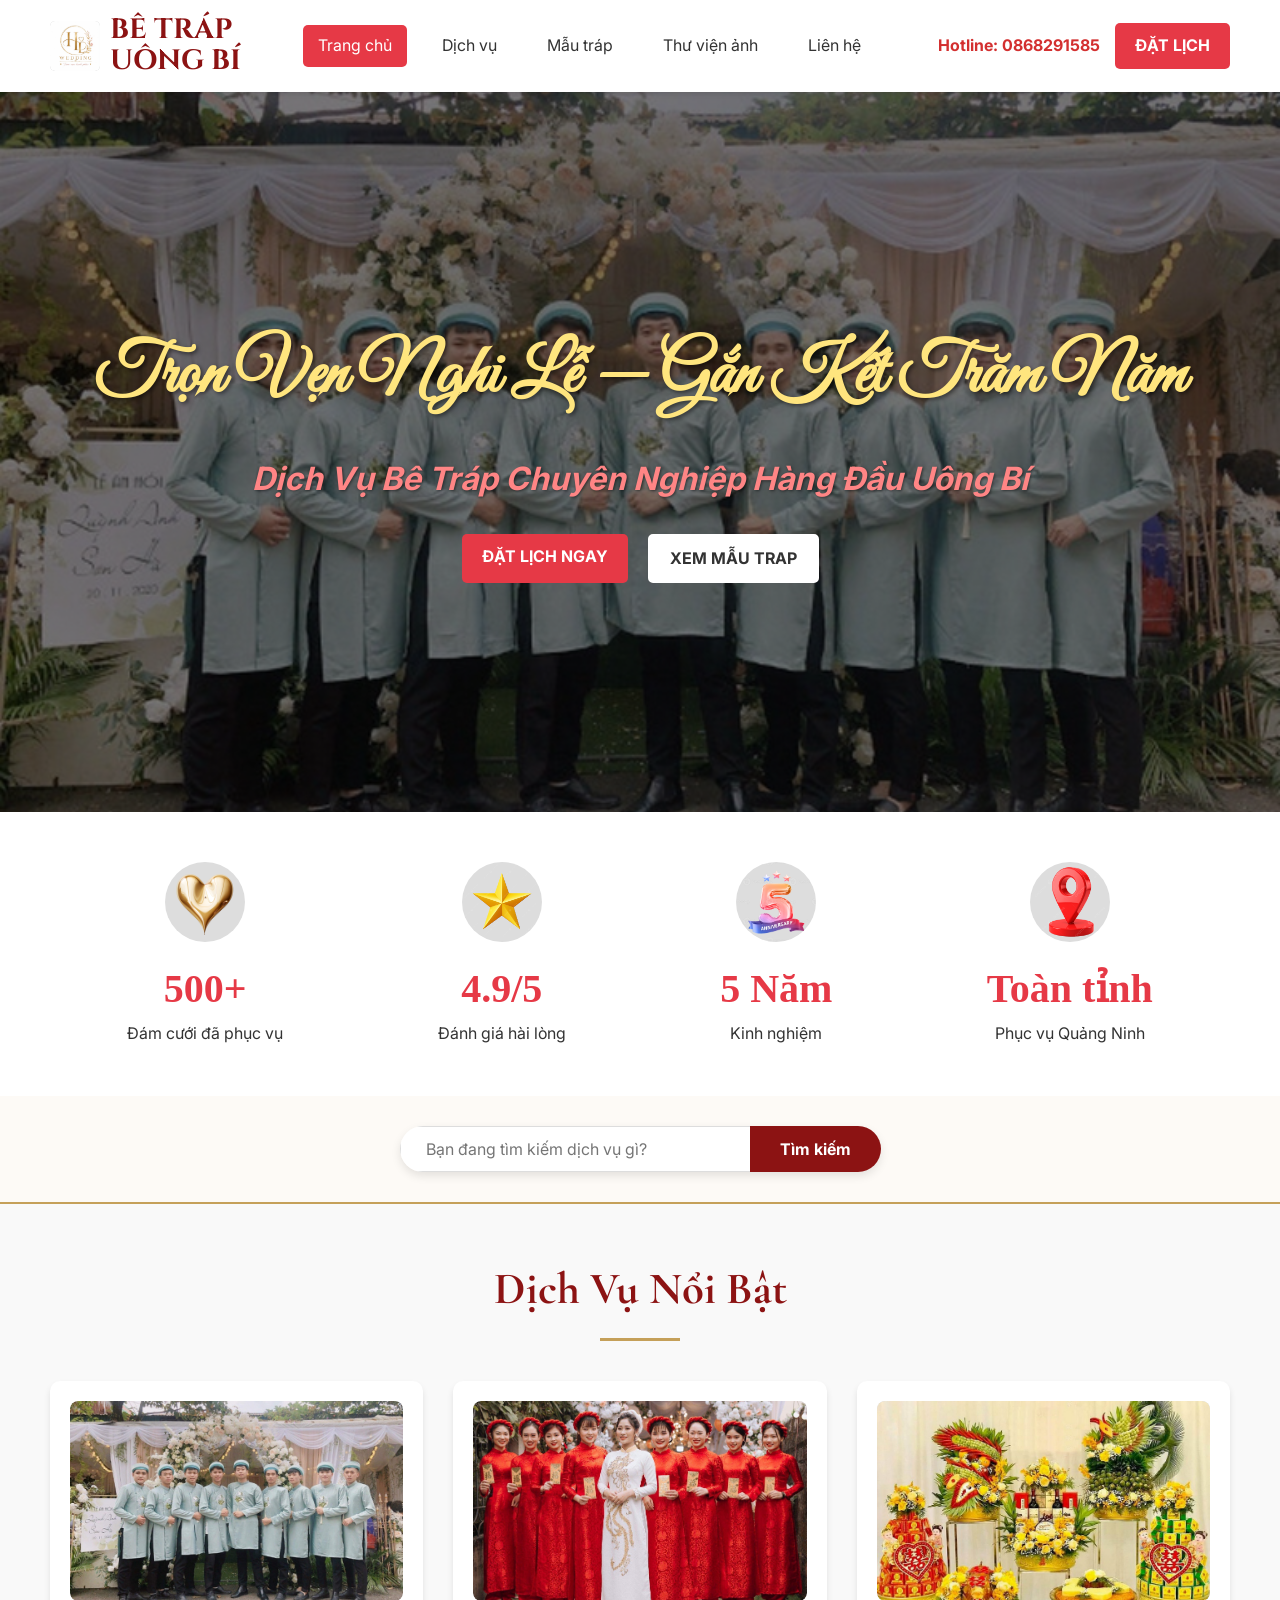
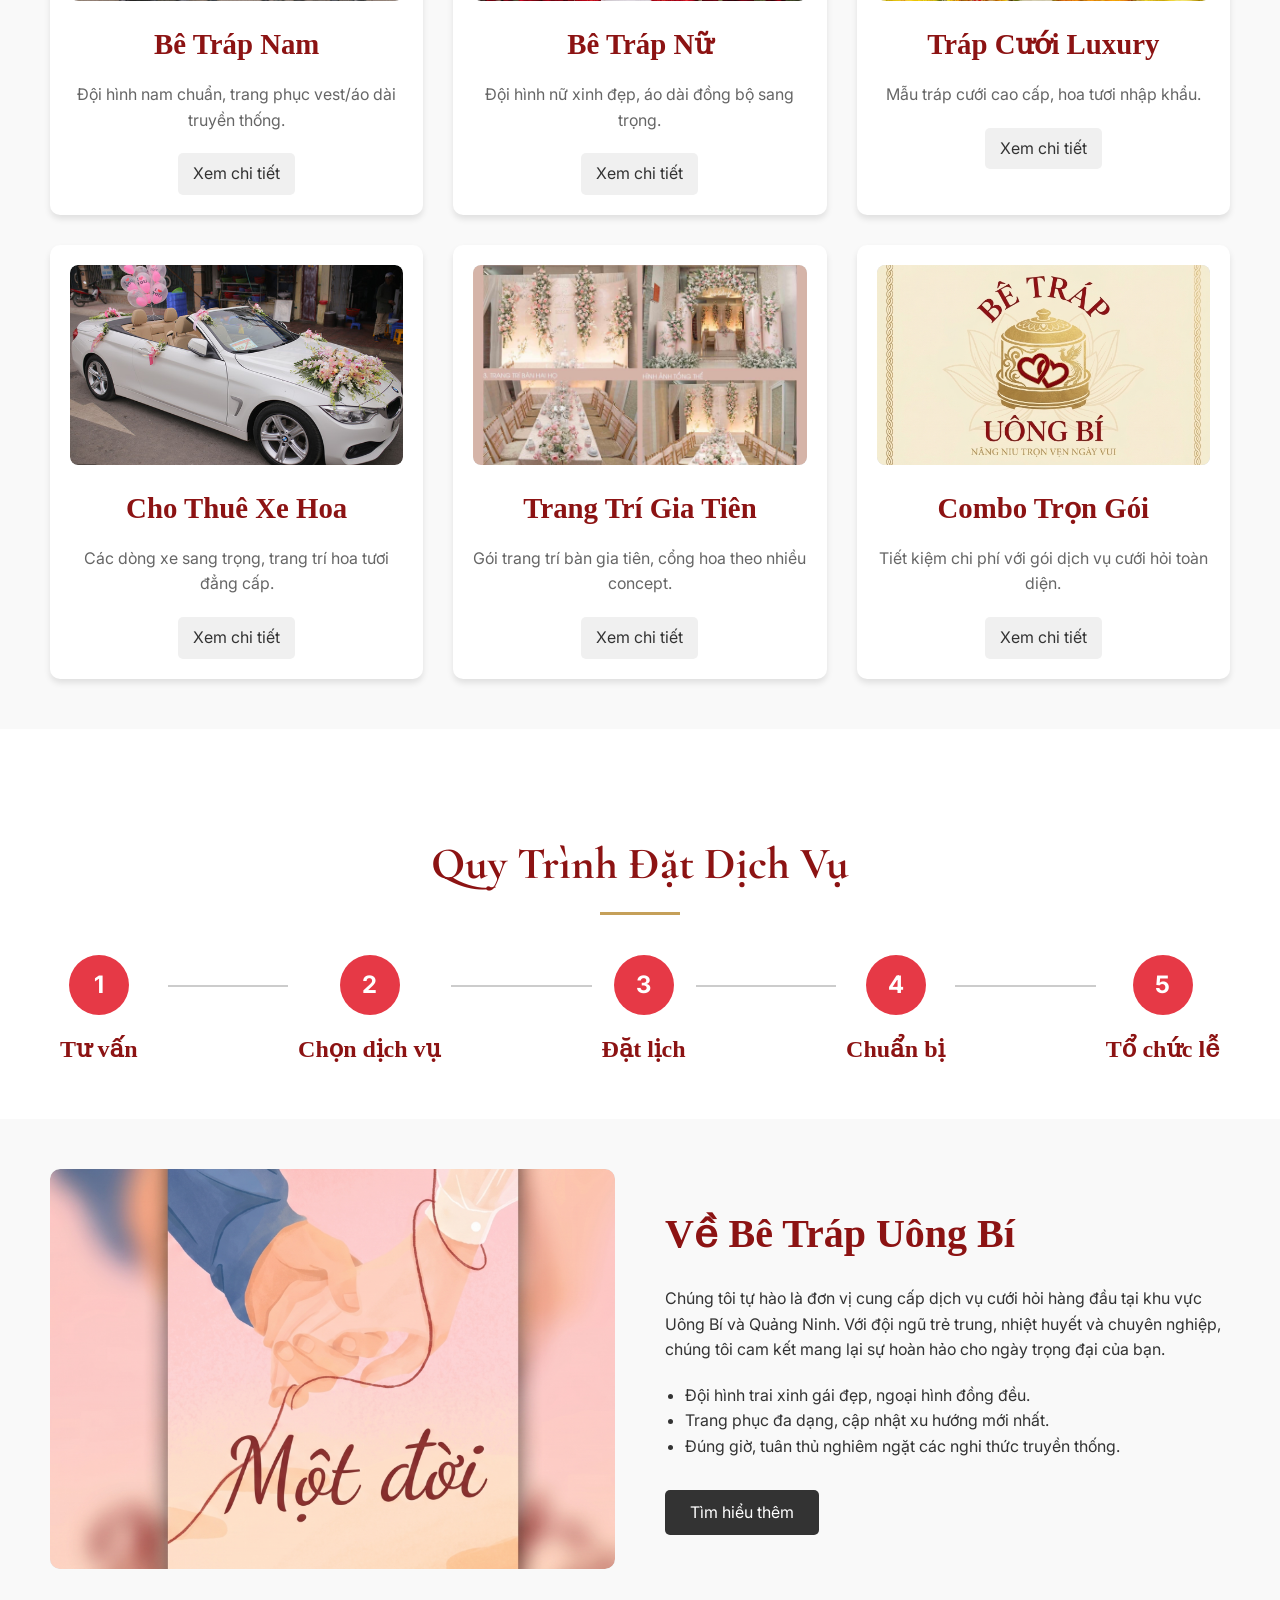
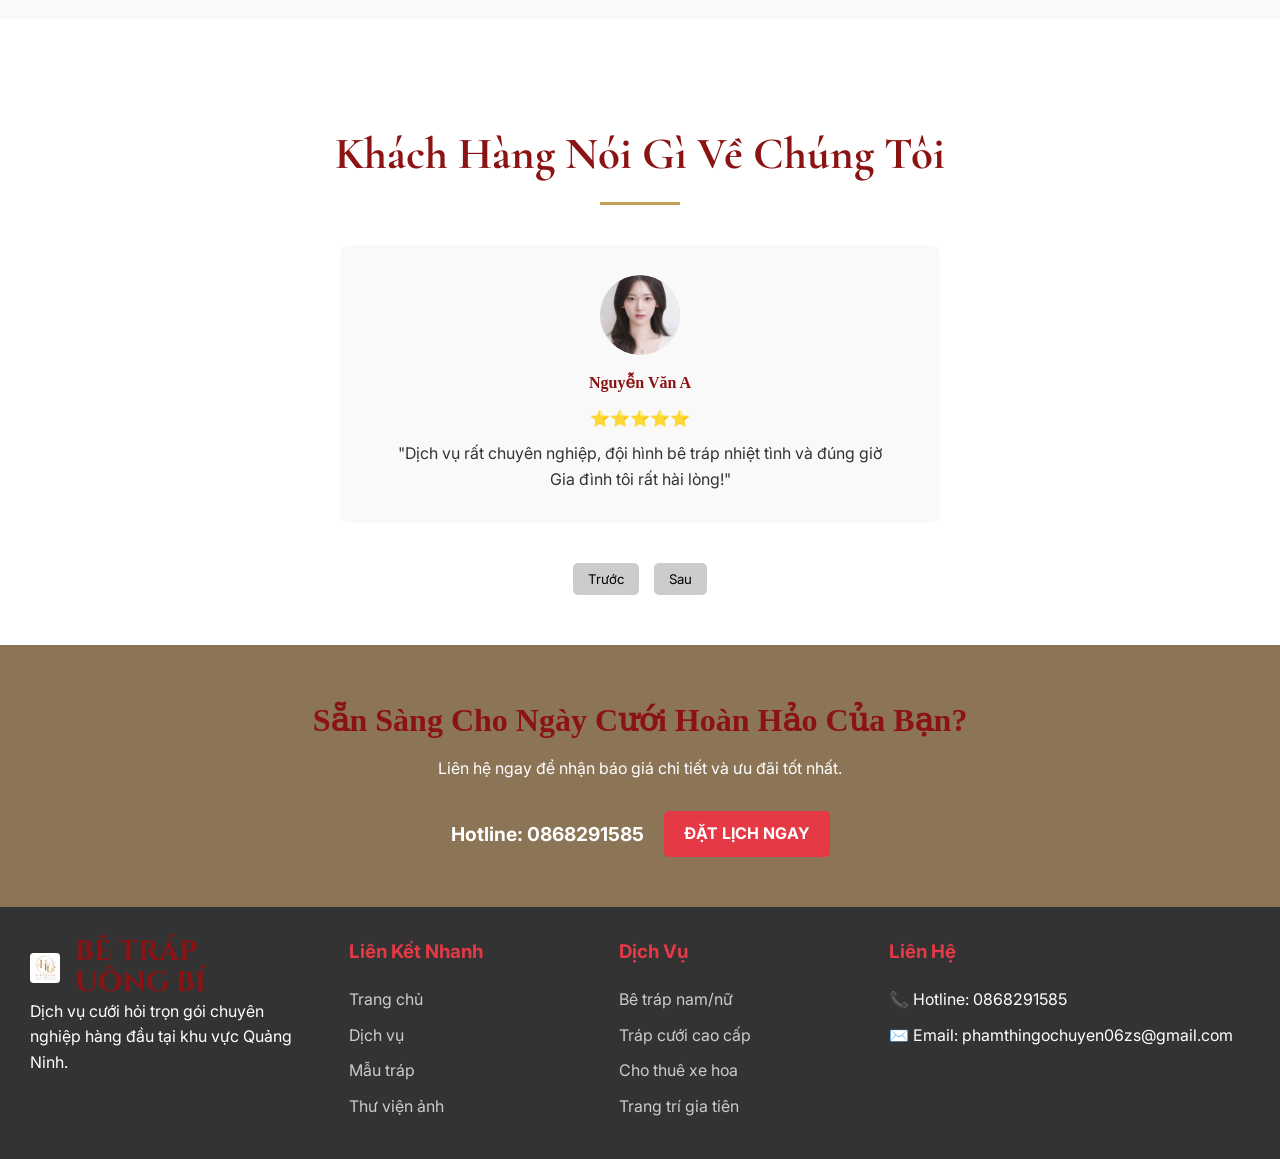
==== commit 7920133a: "Commit 5: thay đổi giao diện , version 2" ====
--- a/index.html
+++ b/index.html
@@ -26,7 +26,7 @@
         <!-- Khối menu điều hướng chính của website -->
         <nav>
             <ul class="thanh-menu-dieu-huong">
-                <li><a href="index.html">Trang chủ</a></li>
+                <li><a href="index.html" class="active">Trang chủ</a></li>
                 <li><a href="dich-vu.html">Dịch vụ</a></li>
                 <li><a href="mau-trap.html">Mẫu tráp</a></li>
                 <li><a href="thu-vien-anh.html">Thư viện ảnh</a></li>
@@ -36,7 +36,7 @@
 
         <!-- Khối chứa hotline và nút đặt lịch -->
         <div class="nhom-nut-dau-trang">
-            <span class="hotline">Hotline: 0901 234 567</span>
+            <span class="hotline">Hotline: 0868291585</span>
             <a href="lien-he.html" class="nut-dat-lich">ĐẶT LỊCH</a>
         </div>
     </header>
@@ -57,15 +57,10 @@
         <div class="noi-dung-banner">
             <h1>Trọn Vẹn Nghi Lễ — Gắn Kết Trăm Năm</h1>
             <p>Dịch Vụ Bê Tráp Chuyên Nghiệp Hàng Đầu Uông Bí</p>
-            <!-- Khối chứa thanh tìm kiếm -->
-            <div class="thanh-tim-kiem">
-                <input type="text" placeholder="Tìm kiếm dịch vụ...">
-                <button>Tìm kiếm</button>
-            </div>
             <!-- Khối chứa các nút hành động (CTA) -->
             <div class="nhom-nut-banner">
                 <a href="lien-he.html" class="nut-dat-lich">ĐẶT LỊCH NGAY</a>
-                <a href="dich-vu.html" class="nut-xem-dich-vu">XEM DỊCH VỤ</a>
+                <a href="mau-trap.html" class="nut-xem-dich-vu">XEM MẪU TRAP</a>
             </div>
         </div>
     </section>
@@ -106,6 +101,14 @@
         </div>
     </section>
 
+    <!-- Khối tìm kiếm dịch vụ độc lập -->
+    <section class="khu-vuc-tim-kiem-doc-lap">
+        <div class="thanh-tim-kiem">
+            <input type="text" placeholder="Bạn đang tìm kiếm dịch vụ gì?">
+            <button>Tìm kiếm</button>
+        </div>
+    </section>
+
     <!-- Khối giới thiệu các dịch vụ nổi bật -->
     <section class="dich-vu-noi-bat">
         <h2 class="tieu-de-phan">Dịch Vụ Nổi Bật</h2>
@@ -177,27 +180,27 @@
             <!-- Bước 1 -->
             <div class="buoc">
                 <div class="vong-tron-buoc">1</div>
-                <h4>Tư vấn</h4>
+                <h2>Tư vấn</h2>
             </div>
             <!-- Bước 2 -->
             <div class="buoc">
                 <div class="vong-tron-buoc">2</div>
-                <h4>Chọn dịch vụ</h4>
+                <h2>Chọn dịch vụ</h2>
             </div>
             <!-- Bước 3 -->
             <div class="buoc">
                 <div class="vong-tron-buoc">3</div>
-                <h4>Đặt lịch</h4>
+                <h2>Đặt lịch</h2>
             </div>
             <!-- Bước 4 -->
             <div class="buoc">
                 <div class="vong-tron-buoc">4</div>
-                <h4>Chuẩn bị</h4>
+                <h2>Chuẩn bị</h2>
             </div>
             <!-- Bước 5 -->
             <div class="buoc">
                 <div class="vong-tron-buoc">5</div>
-                <h4>Tổ chức lễ</h4>
+                <h2>Tổ chức lễ</h2>
             </div>
         </div>
     </section>
@@ -243,7 +246,7 @@
                 </p>
             </div>
             <!-- Thẻ đánh giá 2 (bị ẩn tạm thời bởi JS) -->
-            <div class="the-danh-gia" style="display:none;">
+            <div class="the-danh-gia an-phan-tu">
                 <div class="avatar-khach-hang-2">
                     <img src="Anh/nhan-xet-2.jpg">
                 </div>
@@ -252,7 +255,7 @@
                 <p>"Mẫu tráp cưới rất đẹp, hoa tươi và trang trí tinh tế.</br>Cảm ơn Bê Tráp Uông Bí rất nhiều!"</p>
             </div>
             <!-- Thẻ đánh giá 3 (bị ẩn tạm thời bởi JS) -->
-            <div class="the-danh-gia" style="display:none;">
+            <div class="the-danh-gia an-phan-tu">
                 <div class="avatar-khach-hang-3">
                     <img src="Anh/nhan-xet-3.jpg">
                 </div>
@@ -273,9 +276,9 @@
         <h2>Sẵn Sàng Cho Ngày Cưới Hoàn Hảo Của Bạn?</h2>
         <p>Liên hệ ngay để nhận báo giá chi tiết và ưu đãi tốt nhất.</p>
         <div class="nhom-nut-cta">
-            <span class="hotline-cta">Hotline: 0901 234 567</span>
+            <span class="hotline-cta">Hotline: 0868291585</span>
             <a href="lien-he.html" class="nut-dat-lich">ĐẶT LỊCH NGAY</a>
-            <a href="lien-he.html" class="nut-nhan-tu-van">NHẬN TƯ VẤN</a>
+            <!-- <a href="lien-he.html" class="nut-nhan-tu-van">NHẬN TƯ VẤN</a> -->
         </div>
     </section>
 
@@ -314,9 +317,9 @@
         <div class="cot-chan-trang">
             <h3>Liên Hệ</h3>
             <ul>
-                <li>📍 Địa chỉ: 123 Đường Quang Trung,</br>Uông Bí, Quảng Ninh</li>
-                <li>📞 Hotline: 0901 234 567</li>
-                <li>✉️ Email: lienhe@betrapuongbi.com</li>
+
+                <li>📞 Hotline: 0868291585</li>
+                <li>✉️ Email: phamthingochuyen06zs@gmail.com</li>
             </ul>
         </div>
     </footer>
--- a/css/dinh-dang-dung-chung.css
+++ b/css/dinh-dang-dung-chung.css
@@ -1,19 +1,97 @@
-/* Thiết lập cơ bản cho toàn bộ trang web */
+/* Font Logo (Great Vibes) */
+@font-face {
+    font-family: 'Great Vibes Local';
+    src: url('../font/GreatVibes-Regular.ttf') format('truetype');
+    font-weight: normal;
+    font-style: normal;
+    font-display: swap;
+}
+
+/* Font Logo Mới (Cinzel - Sang trọng, Mạnh mẽ) */
+@font-face {
+    font-family: 'Cinzel Local';
+    src: url('../font/Cinzel-Bold.ttf') format('truetype');
+    font-weight: 700;
+    font-style: normal;
+    font-display: swap;
+}
+
+/* Font Tiêu Đề (Cormorant Garamond) */
+@font-face {
+    font-family: 'Cormorant Garamond';
+    src: url('../font/CormorantGaramond-Regular.ttf') format('truetype');
+    font-weight: 400;
+    font-style: normal;
+    font-display: swap;
+}
+
+@font-face {
+    font-family: 'Cormorant Garamond';
+    src: url('../font/CormorantGaramond-Bold.ttf') format('truetype');
+    font-weight: 700;
+    font-style: normal;
+    font-display: swap;
+}
+
+/* Font Văn Bản (Inter) */
+@font-face {
+    font-family: 'Inter Local';
+    src: url('../font/Inter_18pt-Regular.ttf') format('truetype');
+    font-weight: 400;
+    font-style: normal;
+    font-display: swap;
+}
+
+@font-face {
+    font-family: 'Inter Local';
+    src: url('../font/Inter_18pt-Bold.ttf') format('truetype');
+    font-weight: 700;
+    font-style: normal;
+    font-display: swap;
+}
+
 * {
     margin: 0;
     padding: 0;
     box-sizing: border-box;
-    font-family: 'Inter', sans-serif;
-}
-
-/* Định dạng cho phần thân trang web */
+    font-family: 'Inter Local', 'Inter', sans-serif;
+}
+
 body {
     background-color: #f9f9f9;
     color: #333;
     line-height: 1.6;
 }
 
-/* --- CẤU HÌNH CHO TẤT CẢ HÌNH ẢNH SAU NÀY --- */
+h1, h2, h3, h4, h5, h6 {
+    font-family: serif;
+    color: #8C1313;
+    font-weight: bold;
+}
+
+/* Định dạng tiêu đề chung các phần */
+.tieu-de-phan {
+    font-family: 'Cormorant Garamond', serif;
+    text-align: center;
+    font-size: 2.8em;
+    margin: 50px 0 40px;
+    color: #8C1313;
+    position: relative;
+    padding-bottom: 15px;
+    font-weight: 700;
+}
+
+.tieu-de-phan::after {
+    content: '';
+    position: absolute;
+    bottom: 0;
+    left: 50%;
+    transform: translateX(-50%);
+    width: 80px;
+    height: 3px;
+    background-color: #C5A059;
+}
+
 img {
     max-width: 100%;
     height: auto;
@@ -29,8 +107,10 @@
 div[class*="avatar-"] img {
     width: 100%;
     height: 100%;
-    object-fit: cover; /* Cắt cúp ảnh cho vừa khung */
-    border-radius: inherit; /* Kế thừa viền bo tròn từ khung cha */
+    /* Cắt cúp ảnh cho vừa khung */
+    object-fit: cover;
+    /* Kế thừa viền bo tròn từ khung cha */
+    border-radius: inherit;
 }
 
 /* Riêng logo và icon số liệu thì không cắt xén mà thu nhỏ vừa đủ */
@@ -38,6 +118,43 @@
 .khung-anh-logo-nho img,
 .khung-anh-so-lieu img {
     object-fit: contain;
+}
+/* --------------------------------------------- */
+/* Khối phân trang */
+.phan-trang {
+    grid-column: 1 / -1;
+    text-align: center;
+    margin-top: 30px;
+}
+.phan-trang span {
+    display: inline-block;
+    padding: 10px 20px;
+    background-color: #ddd;
+    color: #333;
+    border-radius: 5px;
+    cursor: pointer;
+    margin: 0 5px;
+    font-weight: 500;
+    transition: 0.3s;
+}
+.phan-trang span:hover,
+.phan-trang span.active {
+    background-color: #8C1313;
+    color: #fff;
+    font-weight: bold;
+}
+
+/* Tiện ích ẩn phần tử */
+.an-phan-tu {
+    display: none;
+}
+
+/* Tiện ích cấu hình kích thước ảnh popup */
+.anh-popup-lon {
+    width: 100%;
+    height: 100%;
+    object-fit: contain;
+    border-radius: inherit;
 }
 /* --------------------------------------------- */
 
@@ -61,14 +178,17 @@
     align-items: center;
     gap: 10px;
     font-weight: bold;
-    font-size: 20px; /* Chữ nhỏ lại một chút để vừa 2 dòng */
-    color: #E63946;
+    font-size: 20px;
+    color: #8C1313;
     text-decoration: none;
 }
 
 .logo-thuong-hieu span {
+    font-family: 'Cinzel Local', serif;
+    font-size: 1.4em;
     display: inline-block;
-    line-height: 1.2;
+    line-height: 1.1;
+    font-weight: 700;
 }
 
 /* Định dạng khung giữ chỗ cho ảnh logo */
@@ -121,8 +241,9 @@
     transition: all 0.3s ease;
 }
 
-/* Hiệu ứng di chuột vào đường link trong menu */
-.thanh-menu-dieu-huong a:hover {
+/* Hiệu ứng di chuột vào đường link trong menu và trạng thái đang chọn (active) */
+.thanh-menu-dieu-huong a:hover,
+.thanh-menu-dieu-huong a.active {
     color: #fff;
     background-color: #E63946;
 }
@@ -138,7 +259,8 @@
 .hotline {
     font-weight: bold;
     color: #d32f2f;
-    white-space: nowrap; /* Ngăn bẻ dòng */
+    /* Ngăn bẻ dòng */
+    white-space: nowrap;
 }
 
 /* Định dạng nút đặt lịch chung */
@@ -152,7 +274,8 @@
     font-weight: bold;
     text-decoration: none;
     transition: background-color 0.3s ease;
-    white-space: nowrap; /* Ngăn bẻ dòng */
+    /* Ngăn bẻ dòng */
+    white-space: nowrap;
 }
 
 /* Hiệu ứng di chuột vào nút đặt lịch */
@@ -164,14 +287,16 @@
 .chan-trang {
     background-color: #333;
     color: #fff;
-    padding: 50px;
+    padding: 30px;
     display: grid;
-    grid-template-columns: 1.2fr 1fr 1fr 1.5fr; /* Nới rộng cột 4 chứa Liên hệ để không rớt dòng email */
+    /* Nới rộng cột 4 chứa Liên hệ để không rớt dòng email */
+    grid-template-columns: 1.2fr 1fr 1fr 1.5fr;
     gap: 30px;
 }
 
 /* Định dạng các cột trong chân trang */
 .cot-chan-trang h3 {
+    font-family: 'Inter Local', 'Inter', sans-serif;
     margin-bottom: 20px;
     color: #E63946;
 }
--- a/css/trang-chu.css
+++ b/css/trang-chu.css
@@ -35,7 +35,8 @@
     left: 0;
     width: 100%;
     height: 100%;
-    background-color: rgba(0, 0, 0, 0.5); /* Lớp phủ đen mờ 50% */
+    /* Lớp phủ đen mờ 50% */
+    background-color: rgba(0, 0, 0, 0.5);
     z-index: 2;
 }
 
@@ -46,44 +47,69 @@
 }
 
 .noi-dung-banner h1 {
-    font-size: 3em;
-    color: #fff;
+    font-family: 'Great Vibes Local', cursive;
+    font-size: 4.4em;
+    /* Phóng to vì font thư pháp nét mảnh */
+    font-weight: bolder;
+    color: #ffe57e;
     margin-bottom: 20px;
-    text-shadow: 2px 2px 4px rgba(0,0,0,0.5); /* Đổ bóng chữ để dễ đọc hơn */
+    /* Đổ bóng chữ để dễ đọc hơn */
+    text-shadow: 2px 2px 4px rgba(0, 0, 0, 0.5);
 }
 
 /* Định dạng đoạn văn mô tả trong banner */
 .noi-dung-banner p {
-    font-size: 1.2em;
-    color: #fff;
+    font-size: 2em;
+    font-weight: bolder;
+    font-style: italic;
+    color: #ff8585;
     margin-bottom: 30px;
-    text-shadow: 1px 1px 3px rgba(0,0,0,0.5);
-}
-
-/* Định dạng khu vực thanh tìm kiếm trong banner */
-.thanh-tim-kiem {
-    margin-bottom: 30px;
-    display: flex;
-    justify-content: center;
-    gap: 10px;
-}
-
-/* Định dạng ô nhập liệu tìm kiếm */
-.thanh-tim-kiem input {
-    padding: 10px 20px;
-    width: 300px;
-    border: 1px solid #ccc;
-    border-radius: 5px;
-}
-
-/* Định dạng nút tìm kiếm */
-.thanh-tim-kiem button {
-    padding: 10px 20px;
-    background-color: #333;
+    text-shadow: 1px 1px 3px rgba(0, 0, 0, 0.5);
+}
+
+/* Khối tìm kiếm dịch vụ độc lập */
+.khu-vuc-tim-kiem-doc-lap {
+    padding: 30px 20px;
+    /* Màu kem nhạt cực nhẹ */
+    background-color: #fdfaf6;
+    display: flex;
+    justify-content: center;
+    /* Viền vàng gold sang trọng */
+    border-bottom: 2px solid #C5A059;
+}
+
+.khu-vuc-tim-kiem-doc-lap .thanh-tim-kiem {
+    display: flex;
+    justify-content: center;
+    box-shadow: 0 4px 10px rgba(0, 0, 0, 0.1);
+    border-radius: 30px;
+    overflow: hidden;
+}
+
+.khu-vuc-tim-kiem-doc-lap input {
+    padding: 12px 25px;
+    width: 350px;
+    border: 1px solid #ddd;
+    border-right: none;
+    outline: none;
+    font-size: 1em;
+}
+
+.khu-vuc-tim-kiem-doc-lap button {
+    padding: 12px 30px;
+    /* Đỏ đô */
+    background-color: #8C1313;
     color: #fff;
     border: none;
-    border-radius: 5px;
     cursor: pointer;
+    font-weight: bold;
+    font-size: 1em;
+    transition: 0.3s;
+}
+
+.khu-vuc-tim-kiem-doc-lap button:hover {
+    /* Đổi sang Vàng Gold khi di chuột */
+    background-color: #C5A059;
 }
 
 /* Định dạng khối chứa nút trong banner */
@@ -145,13 +171,6 @@
     color: #E63946;
 }
 
-/* Định dạng tiêu đề chung các phần */
-.tieu-de-phan {
-    text-align: center;
-    font-size: 2.5em;
-    margin: 50px 0 30px;
-    color: #333;
-}
 
 /* Định dạng lưới chứa dịch vụ nổi bật */
 .luoi-dich-vu {
@@ -196,6 +215,7 @@
 
 /* Định dạng tiêu đề thẻ dịch vụ */
 .the-dich-vu h3 {
+    font-size: 1.8em;
     margin-bottom: 15px;
 }
 
@@ -306,7 +326,7 @@
 .cot-noi-dung h2 {
     font-size: 2.5em;
     margin-bottom: 20px;
-    color: #333;
+    color: #8C1313;
 }
 
 /* Định dạng đoạn văn trong phần giới thiệu */
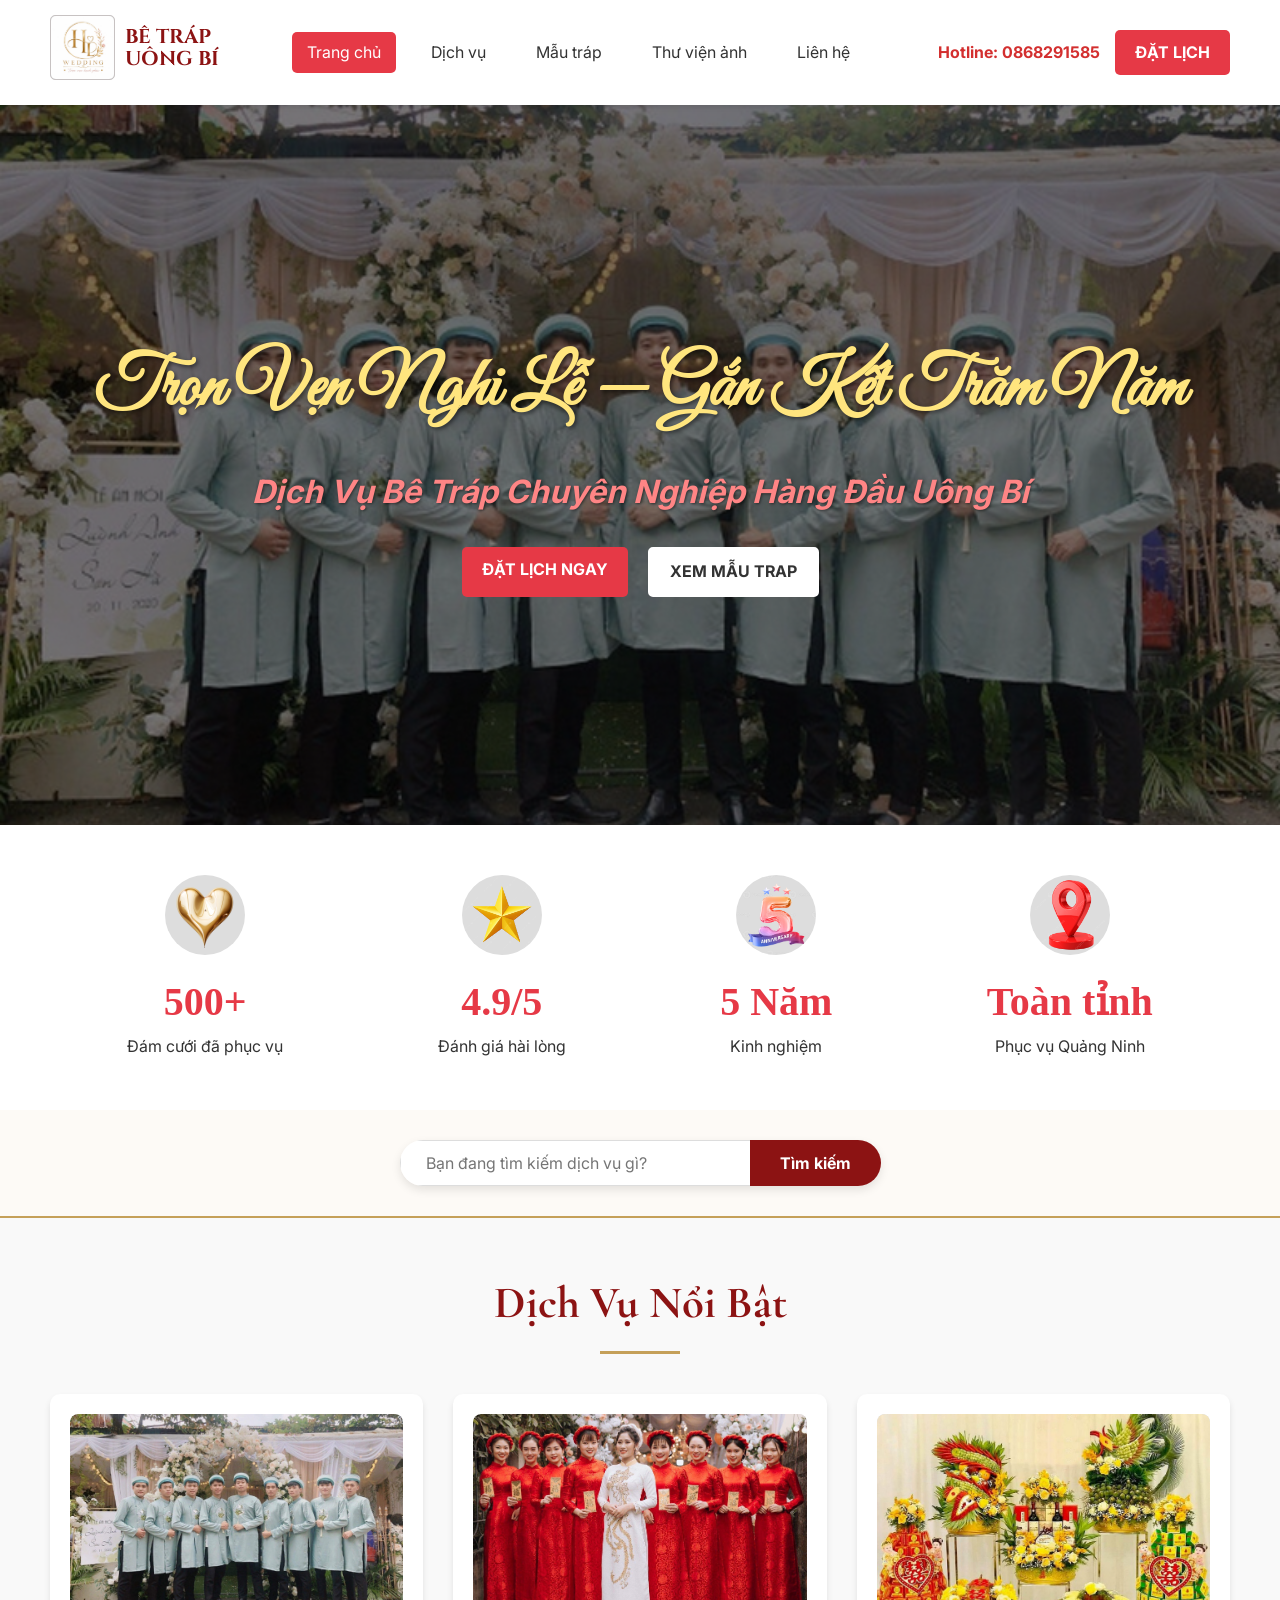
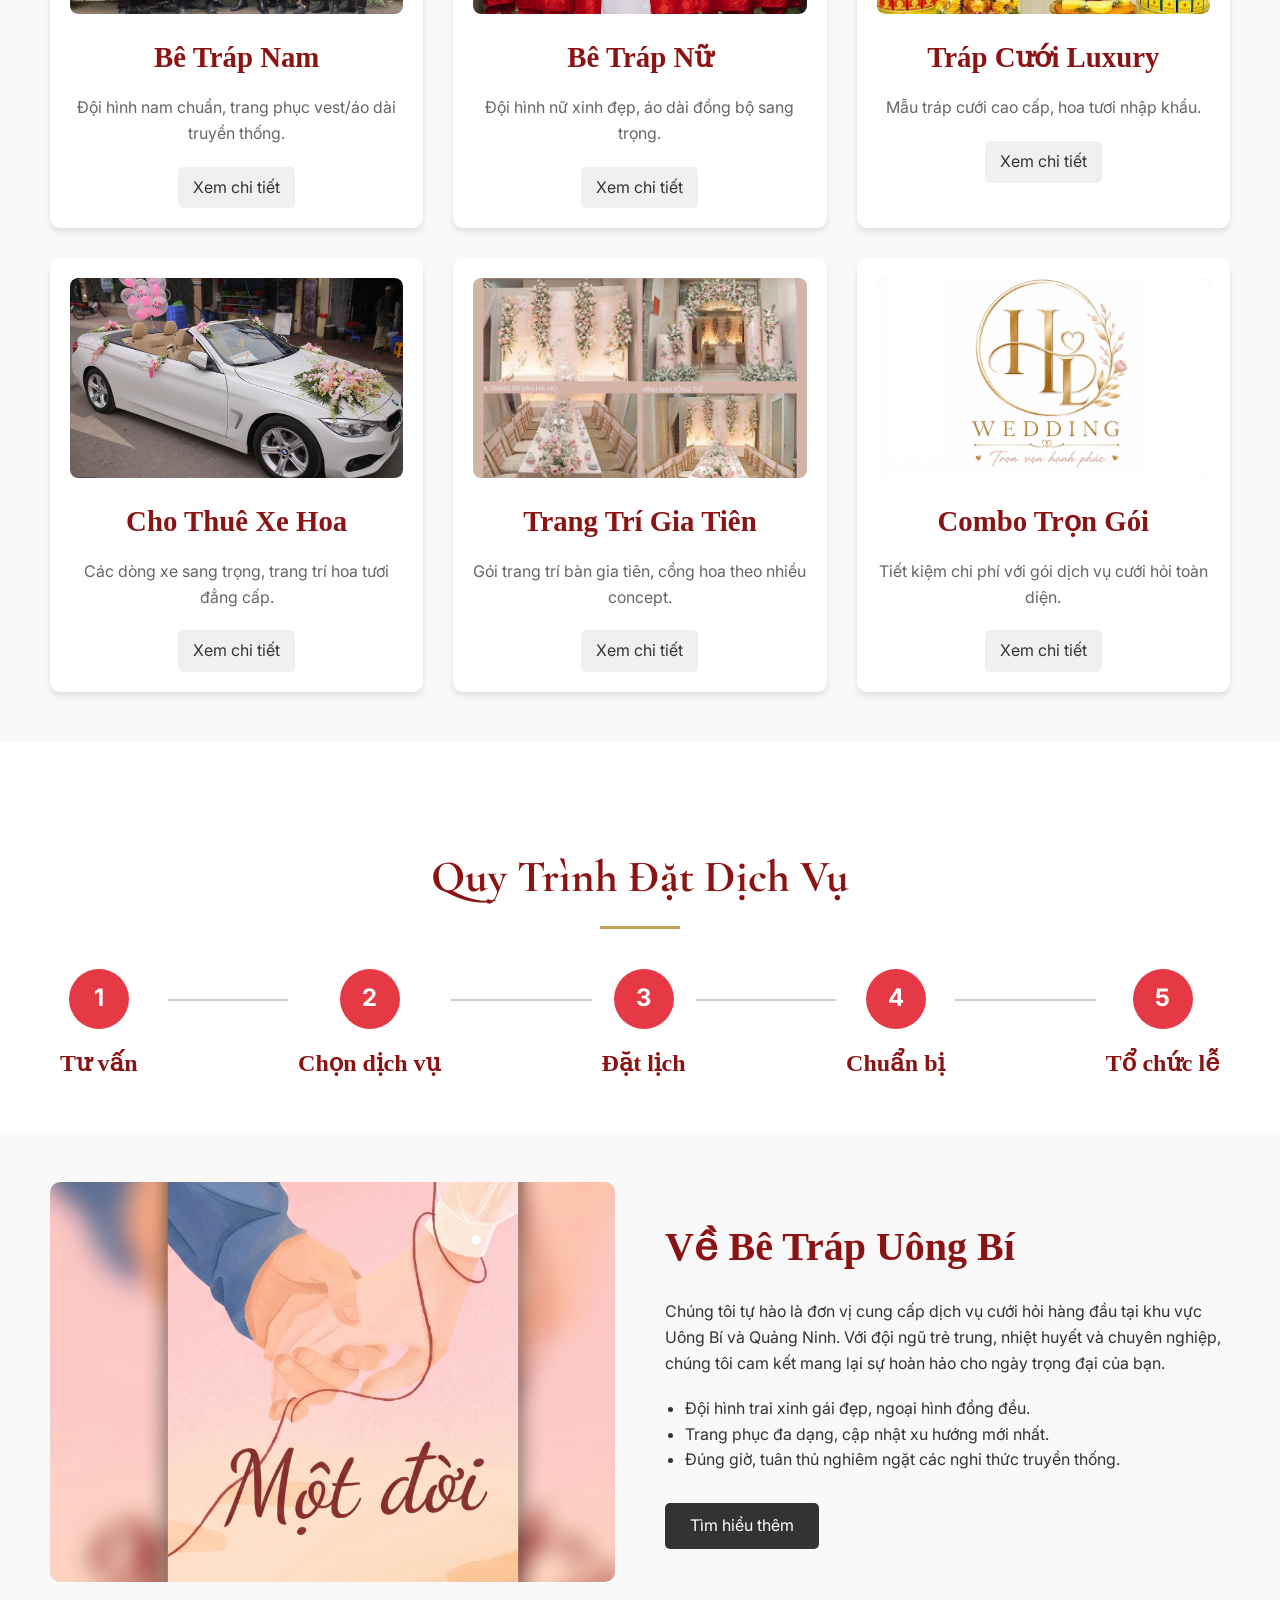
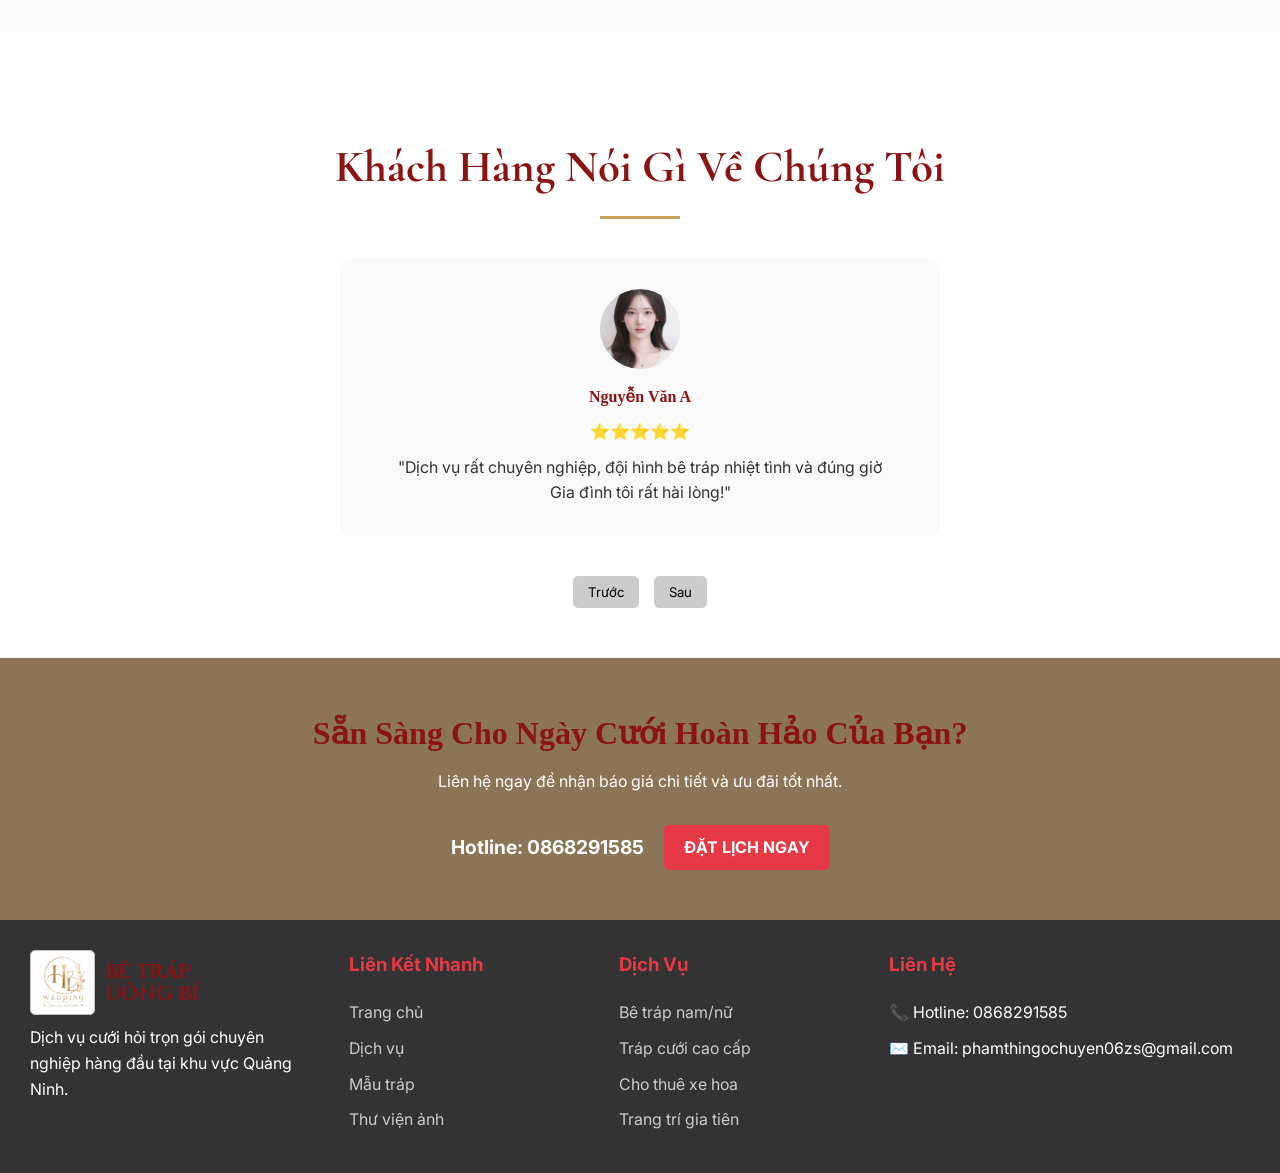
==== commit a5687886: "Commit 6: tối ưu logo, version 3" ====
--- a/index.html
+++ b/index.html
@@ -287,7 +287,7 @@
         <!-- Cột 1: Thông tin thương hiệu -->
         <div class="cot-chan-trang">
             <a href="index.html" class="logo-thuong-hieu">
-                <div class="khung-anh-logo-nho">
+                <div class="khung-anh-logo">
                     <img src="Anh/logo-web.png" alt="Logo">
                 </div> <span>BÊ TRÁP<br>UÔNG BÍ</span>
             </a>
--- a/css/dinh-dang-dung-chung.css
+++ b/css/dinh-dang-dung-chung.css
@@ -1,4 +1,4 @@
-/* Font Logo (Great Vibes) */
+/* Font Great Vibes */
 @font-face {
     font-family: 'Great Vibes Local';
     src: url('../font/GreatVibes-Regular.ttf') format('truetype');
@@ -7,7 +7,7 @@
     font-display: swap;
 }
 
-/* Font Logo Mới (Cinzel - Sang trọng, Mạnh mẽ) */
+/* Font Cinzel  */
 @font-face {
     font-family: 'Cinzel Local';
     src: url('../font/Cinzel-Bold.ttf') format('truetype');
@@ -33,7 +33,7 @@
     font-display: swap;
 }
 
-/* Font Văn Bản (Inter) */
+/* Font Văn Bản */
 @font-face {
     font-family: 'Inter Local';
     src: url('../font/Inter_18pt-Regular.ttf') format('truetype');
@@ -113,7 +113,7 @@
     border-radius: inherit;
 }
 
-/* Riêng logo và icon số liệu thì không cắt xén mà thu nhỏ vừa đủ */
+/*logo và icon số liệu không cắt xén mà thu nhỏ vừa đủ */
 .khung-anh-logo img,
 .khung-anh-logo-nho img,
 .khung-anh-so-lieu img {
@@ -181,11 +181,12 @@
     font-size: 20px;
     color: #8C1313;
     text-decoration: none;
+    padding-bottom: 10px;
 }
 
 .logo-thuong-hieu span {
     font-family: 'Cinzel Local', serif;
-    font-size: 1.4em;
+    font-size: 1em;
     display: inline-block;
     line-height: 1.1;
     font-weight: 700;
@@ -193,8 +194,9 @@
 
 /* Định dạng khung giữ chỗ cho ảnh logo */
 .khung-anh-logo {
-    width: 50px;
-    height: 50px;
+    border: 0.5px solid #c7c2c2;/* tô viền ảnh nhẹ */
+    width: 65px;
+    height: 65px;
     background-color: #ddd;
     border-radius: 5px;
     display: flex;
@@ -202,19 +204,6 @@
     align-items: center;
     color: #888;
     font-size: 12px;
-}
-
-.khung-anh-logo-nho {
-    width: 30px;
-    height: 30px;
-    background-color: #555;
-    border-radius: 3px;
-    display: inline-flex;
-    justify-content: center;
-    align-items: center;
-    color: #ccc;
-    font-size: 10px;
-    margin-right: 5px;
 }
 
 /* Định dạng thanh menu điều hướng */
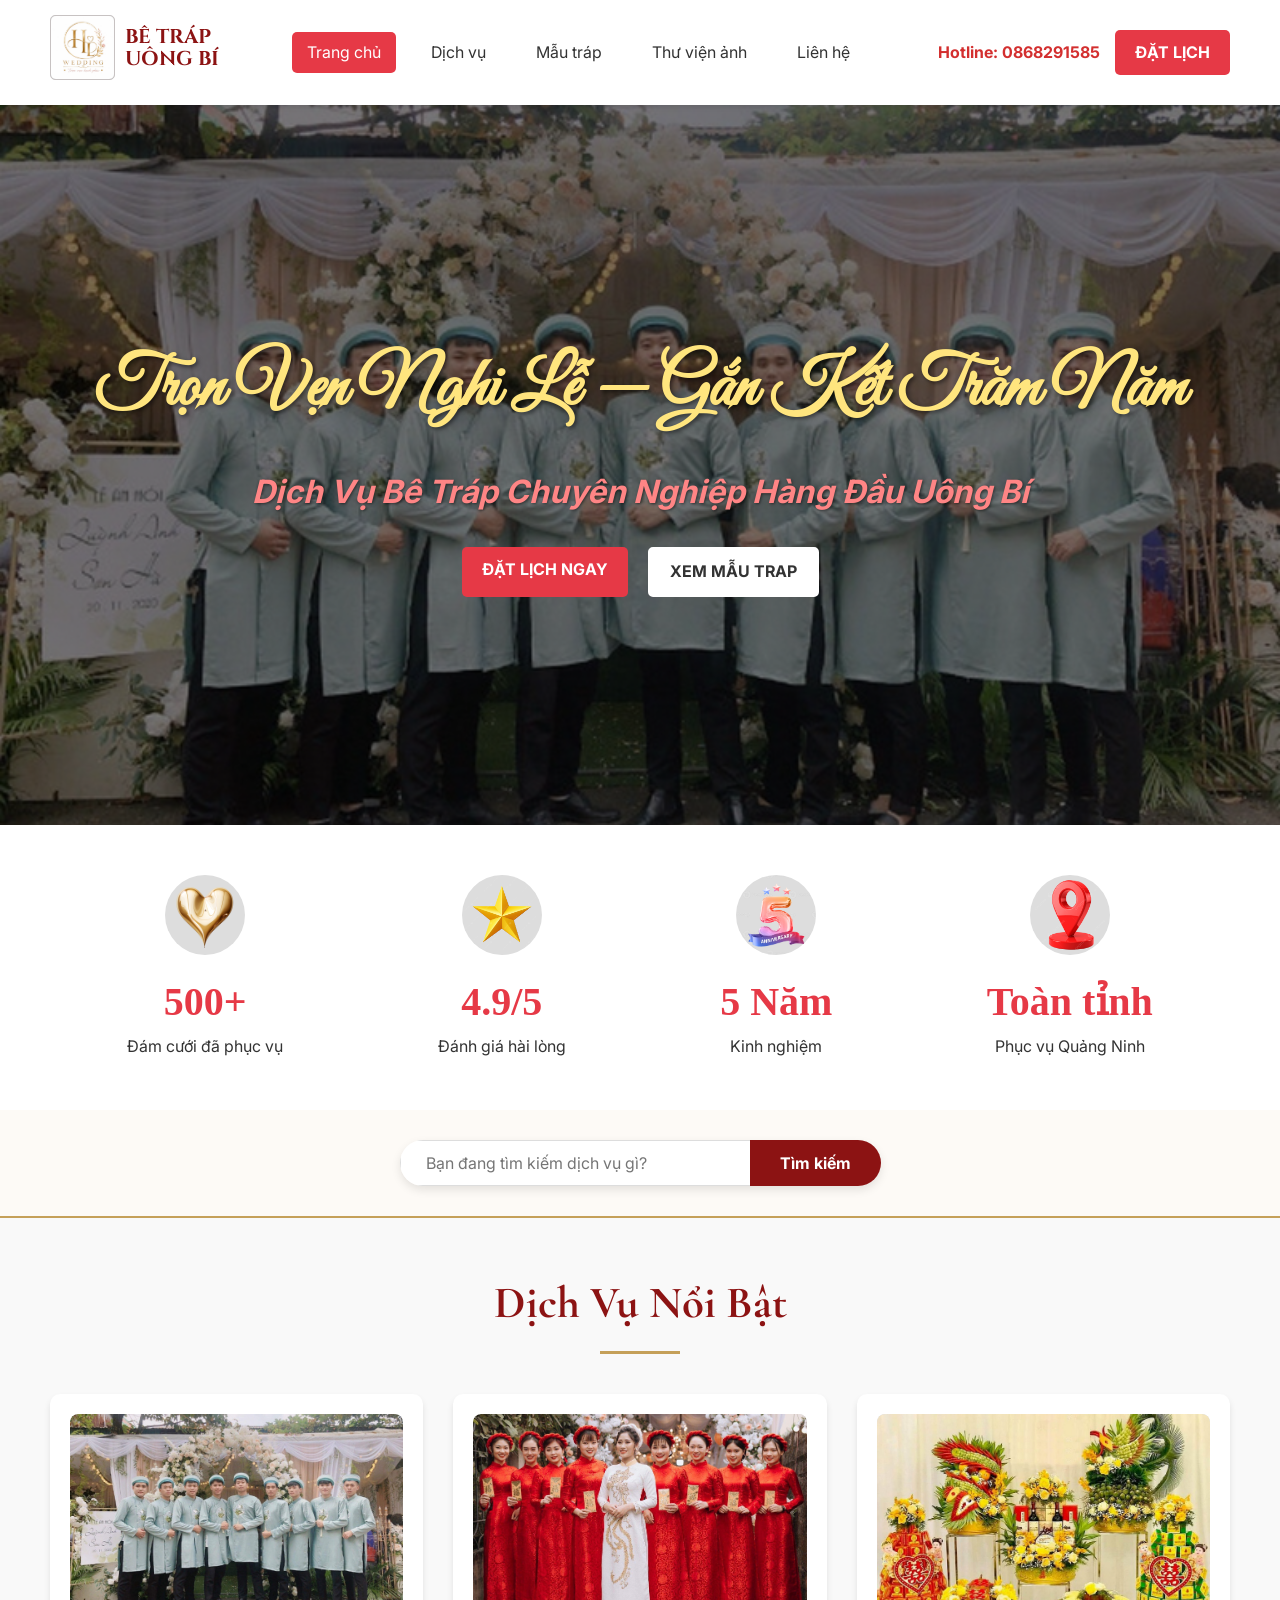
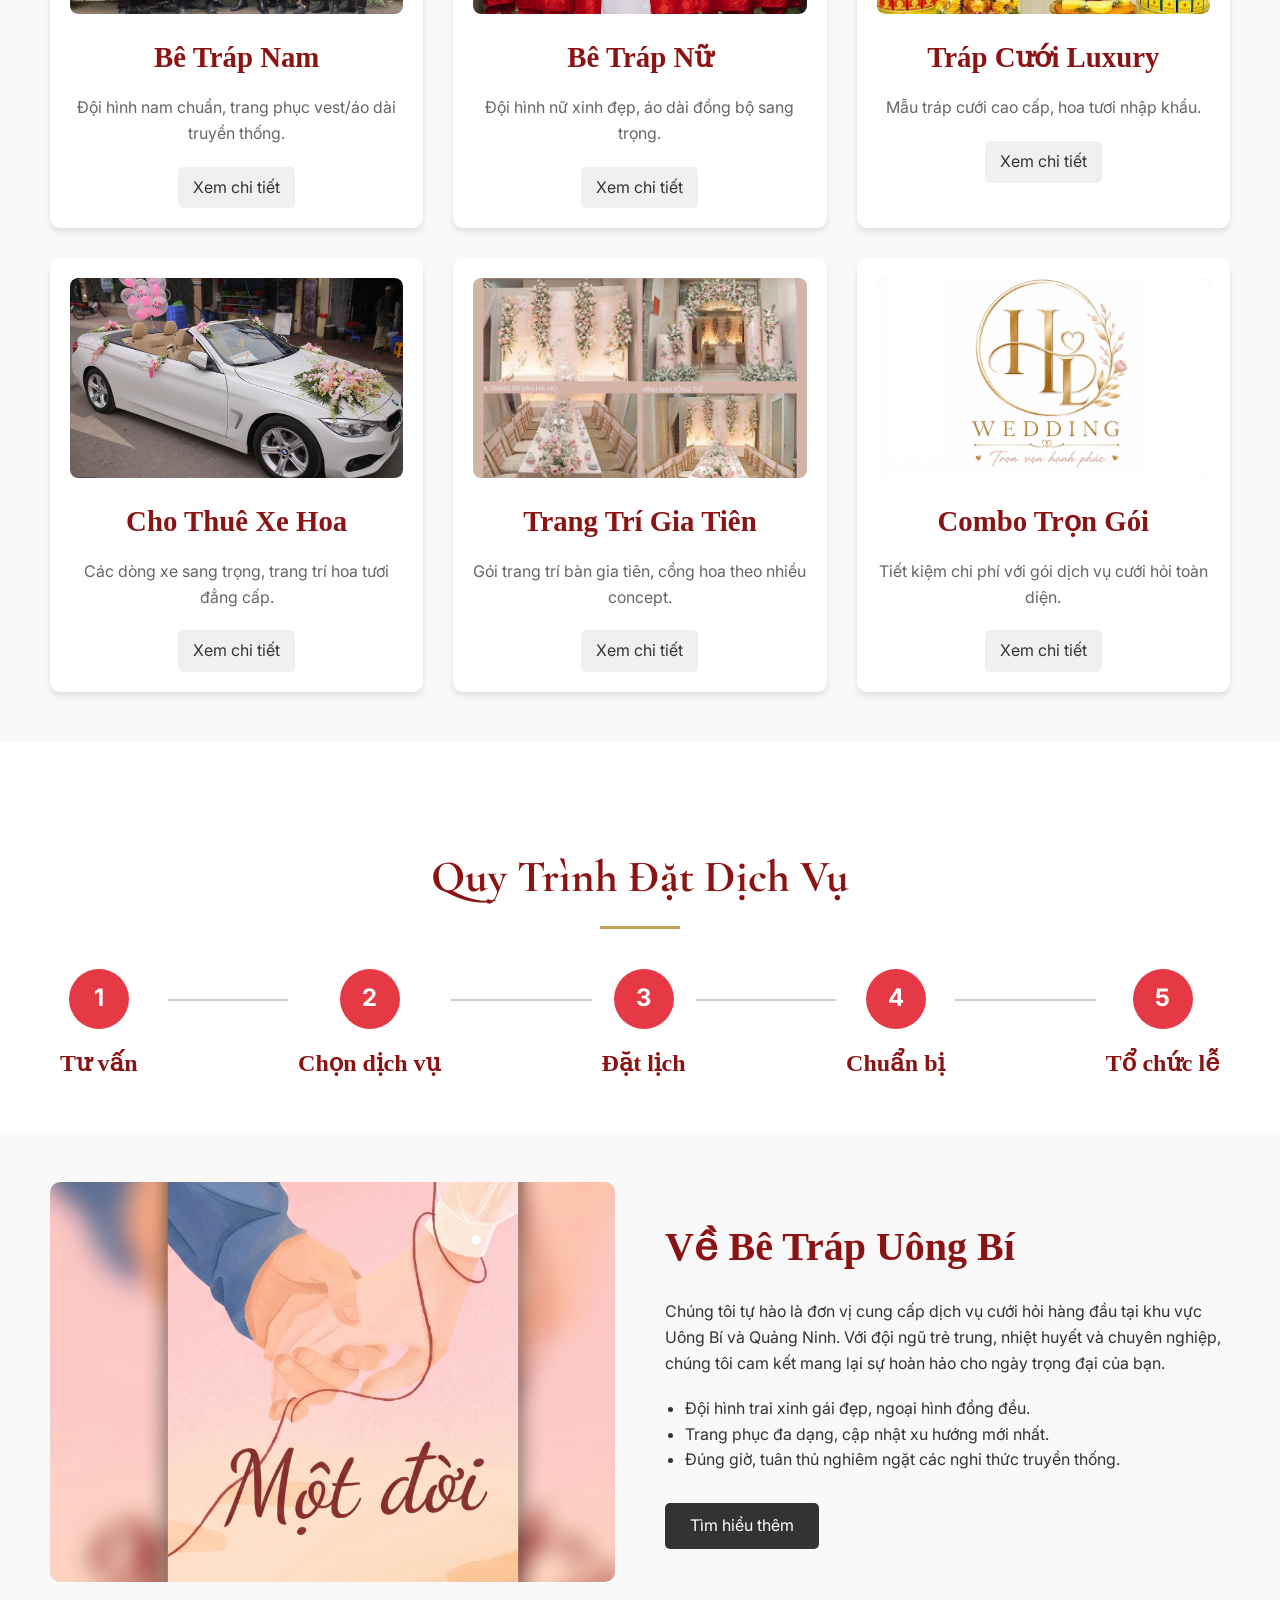
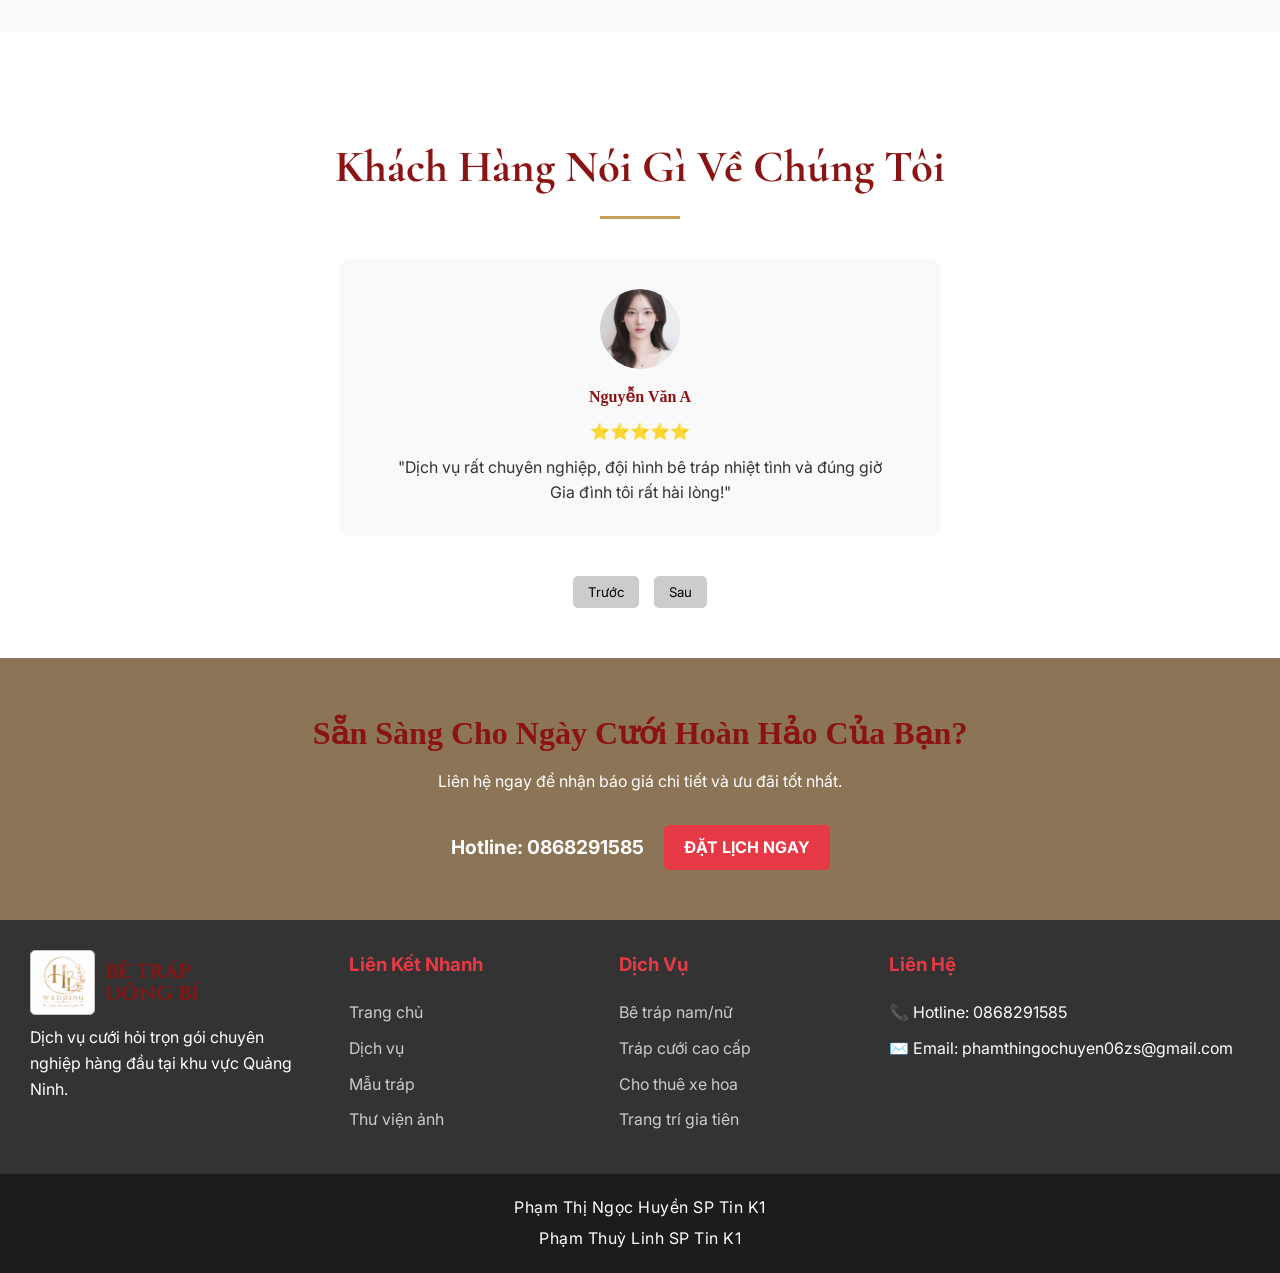
==== commit 0afd15f2: "Commit 7: thêm chân trang, version 3.2" ====
--- a/index.html
+++ b/index.html
@@ -324,6 +324,12 @@
         </div>
     </footer>
 
+    <!-- Khối thông tin tác giả dưới chân trang -->
+    <div class="thong-tin-tac-gia">
+        <p>Phạm Thị Ngọc Huyền SP Tin K1</p>
+        <p>Phạm Thuỳ Linh SP Tin K1</p>
+    </div>
+
     <!-- Nhúng file JavaScript xử lý chung -->
     <script src="js/xu-ly-chung.js"></script>
 </body>
--- a/css/dinh-dang-dung-chung.css
+++ b/css/dinh-dang-dung-chung.css
@@ -344,3 +344,20 @@
         text-align: center;
     }
 }
+
+/* Khối thông tin tác giả dưới chân trang */
+.thong-tin-tac-gia {
+    background-color: #1c1c1c;
+    color: #ffffff;
+    text-align: center;
+    padding: 15px 20px;
+    font-size: 16px;
+    border-top: 1px solid #2d2d2d;
+    font-family: 'Inter Local', 'Inter', sans-serif;
+}
+
+.thong-tin-tac-gia p {
+    margin: 6px 0;
+    letter-spacing: 0.5px;
+}
+
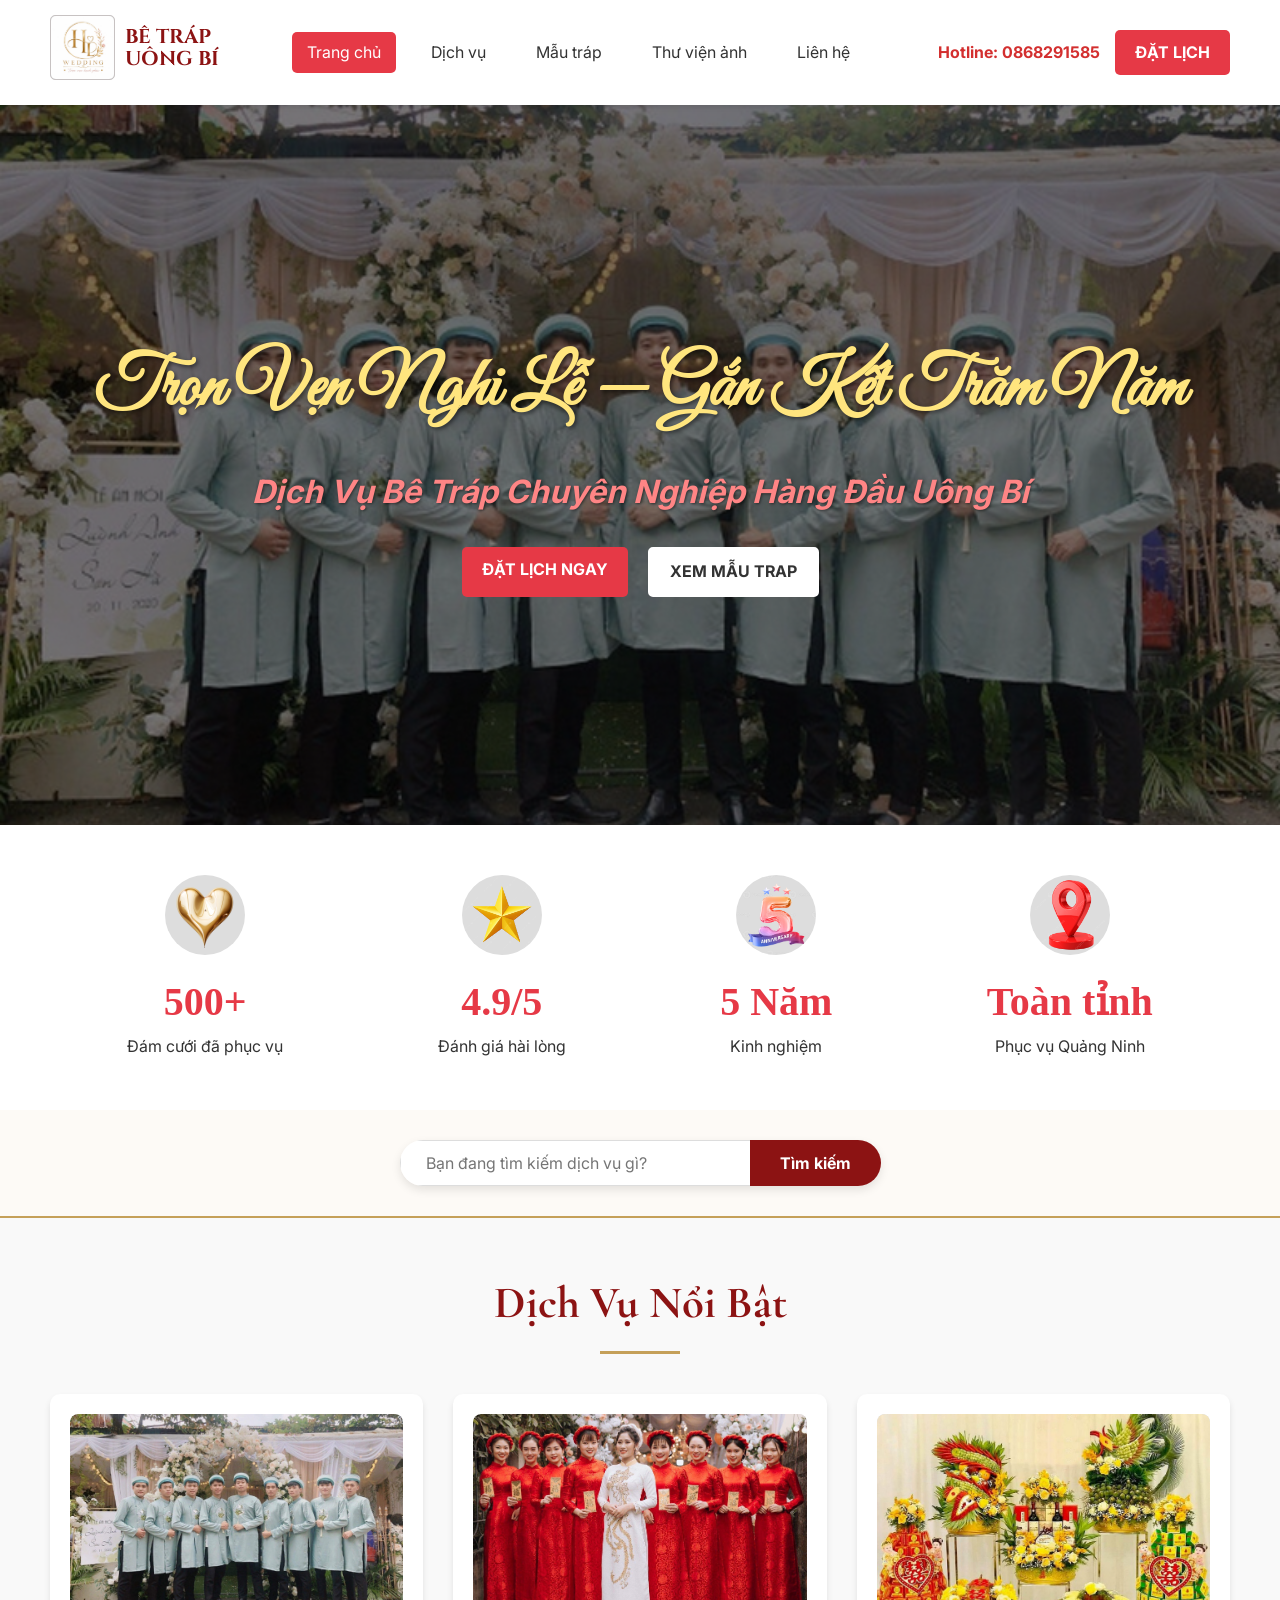
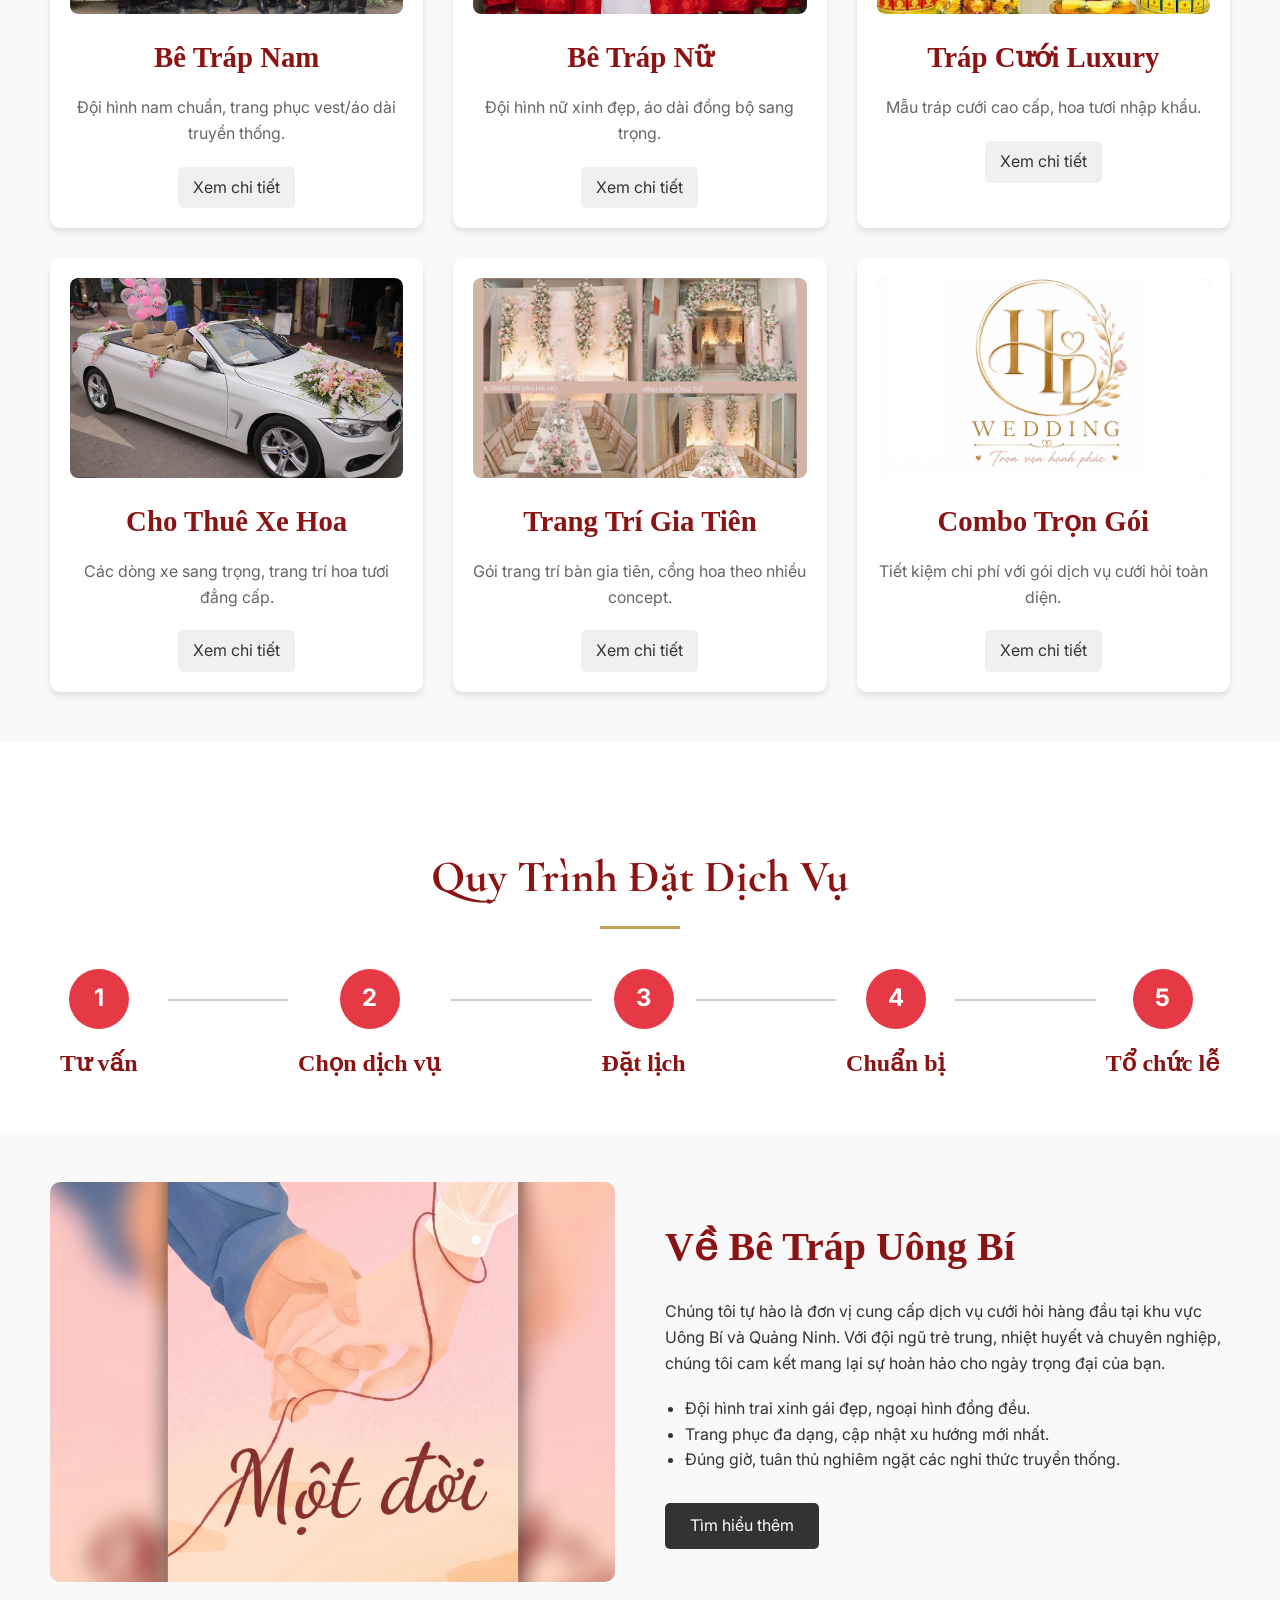
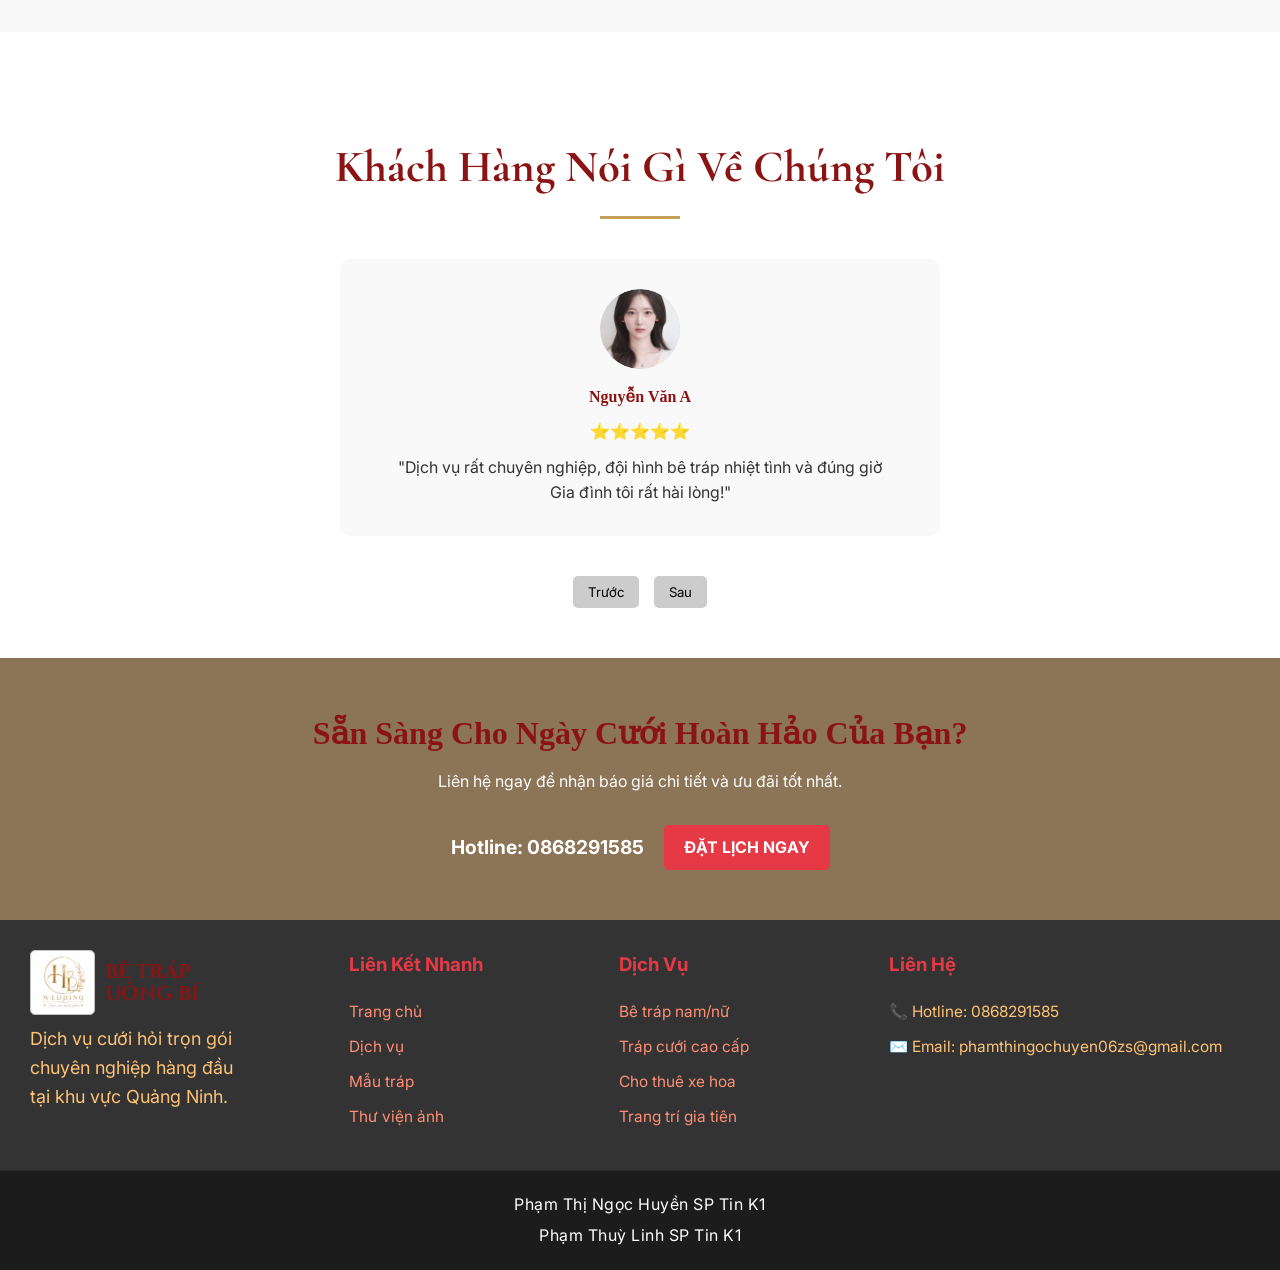
==== commit 97a1692c: "Commit 8: chỉnh lại cuối trang, version 3.3" ====
--- a/index.html
+++ b/index.html
@@ -291,7 +291,7 @@
                     <img src="Anh/logo-web.png" alt="Logo">
                 </div> <span>BÊ TRÁP<br>UÔNG BÍ</span>
             </a>
-            <p>Dịch vụ cưới hỏi trọn gói chuyên nghiệp hàng đầu tại khu vực Quảng Ninh.</p>
+            <p>Dịch vụ cưới hỏi trọn gói</br>chuyên nghiệp hàng đầu</br>tại khu vực Quảng Ninh.</p>
         </div>
         <!-- Cột 2: Menu liên kết nhanh -->
         <div class="cot-chan-trang">
--- a/css/dinh-dang-dung-chung.css
+++ b/css/dinh-dang-dung-chung.css
@@ -275,7 +275,7 @@
 /* Định dạng phần chân trang (Footer) */
 .chan-trang {
     background-color: #333;
-    color: #fff;
+    color: #ffc375;
     padding: 30px;
     display: grid;
     /* Nới rộng cột 4 chứa Liên hệ để không rớt dòng email */
@@ -289,7 +289,10 @@
     margin-bottom: 20px;
     color: #E63946;
 }
-
+/* Định dạng văn bản slogan */
+.cot-chan-trang p {
+    font-size: 18px;
+}
 /* Định dạng danh sách link trong chân trang */
 .cot-chan-trang ul {
     list-style: none;
@@ -298,11 +301,12 @@
 /* Định dạng các thẻ li trong footer */
 .cot-chan-trang ul li {
     margin-bottom: 10px;
+    font-size: 15.5px;
 }
 
 /* Định dạng các link trong footer */
 .cot-chan-trang ul li a {
-    color: #ccc;
+    color: #ff8f75;
     text-decoration: none;
     transition: color 0.3s ease;
 }
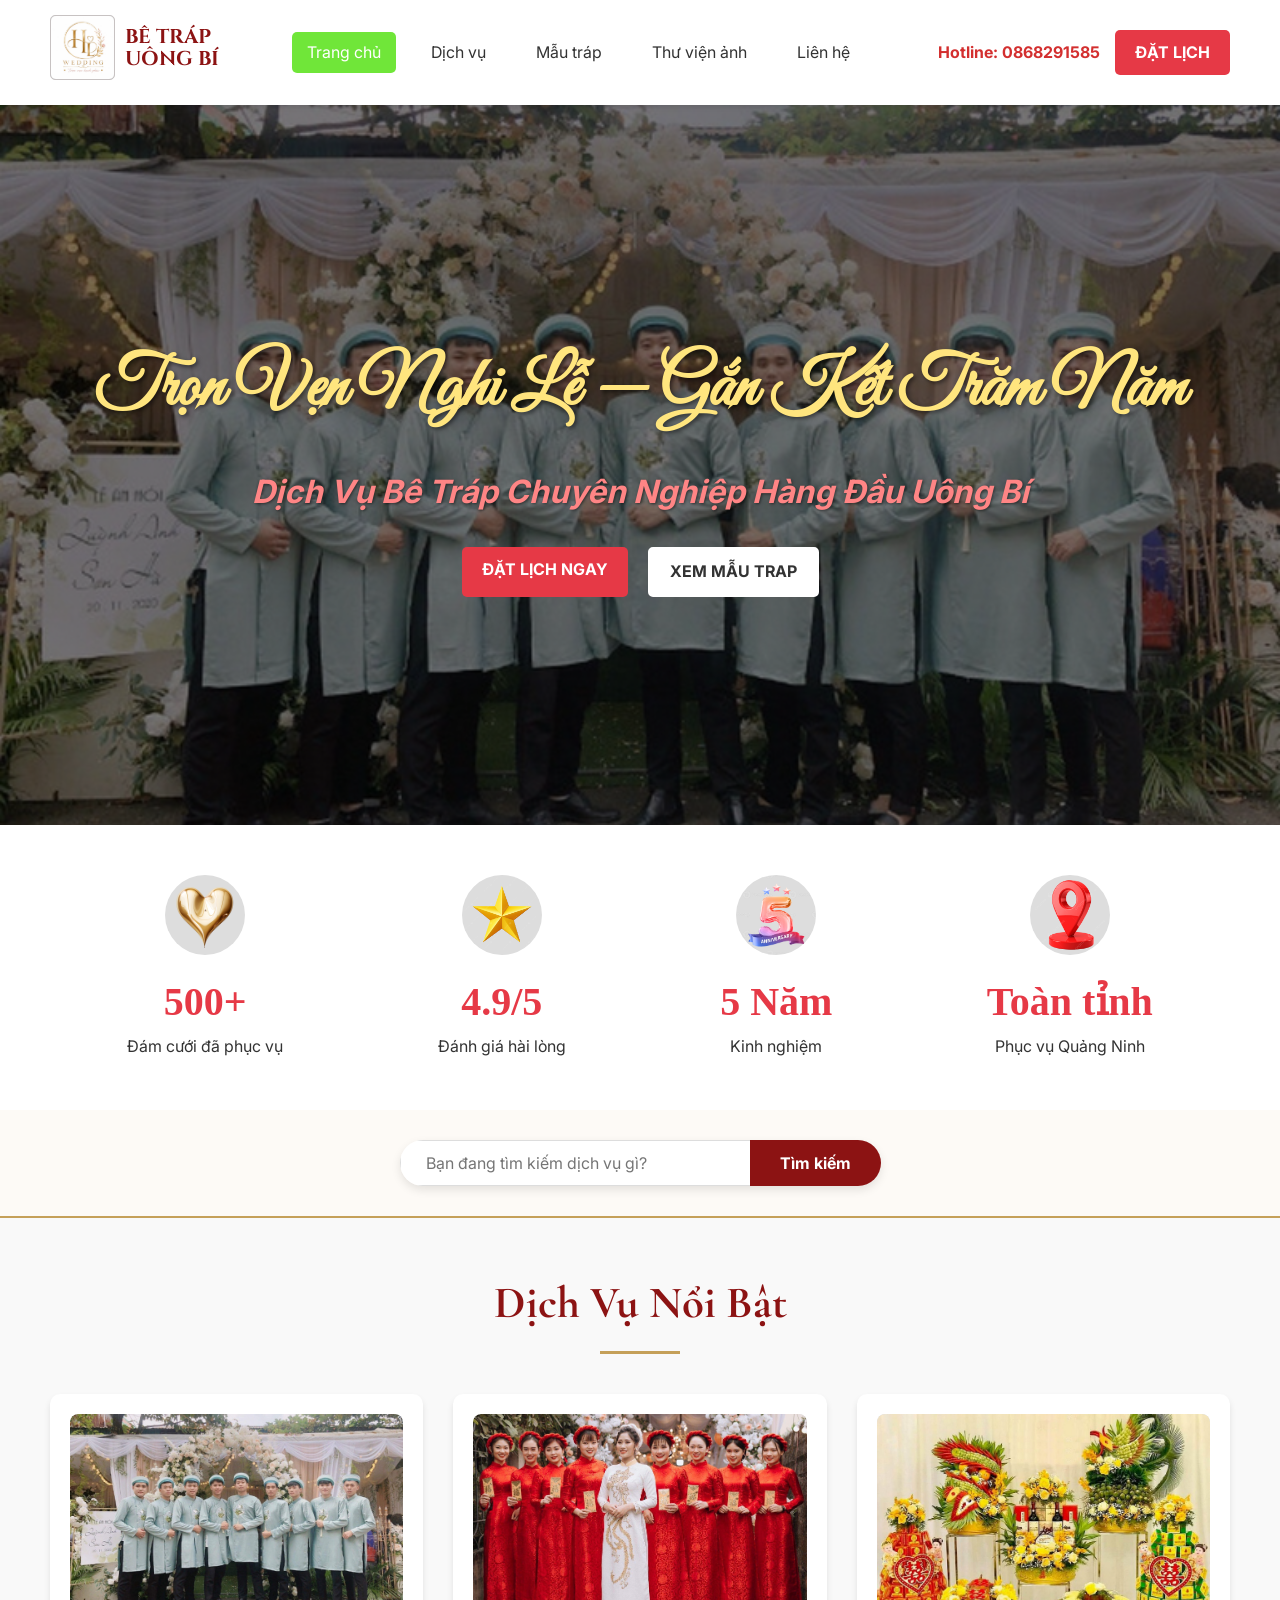
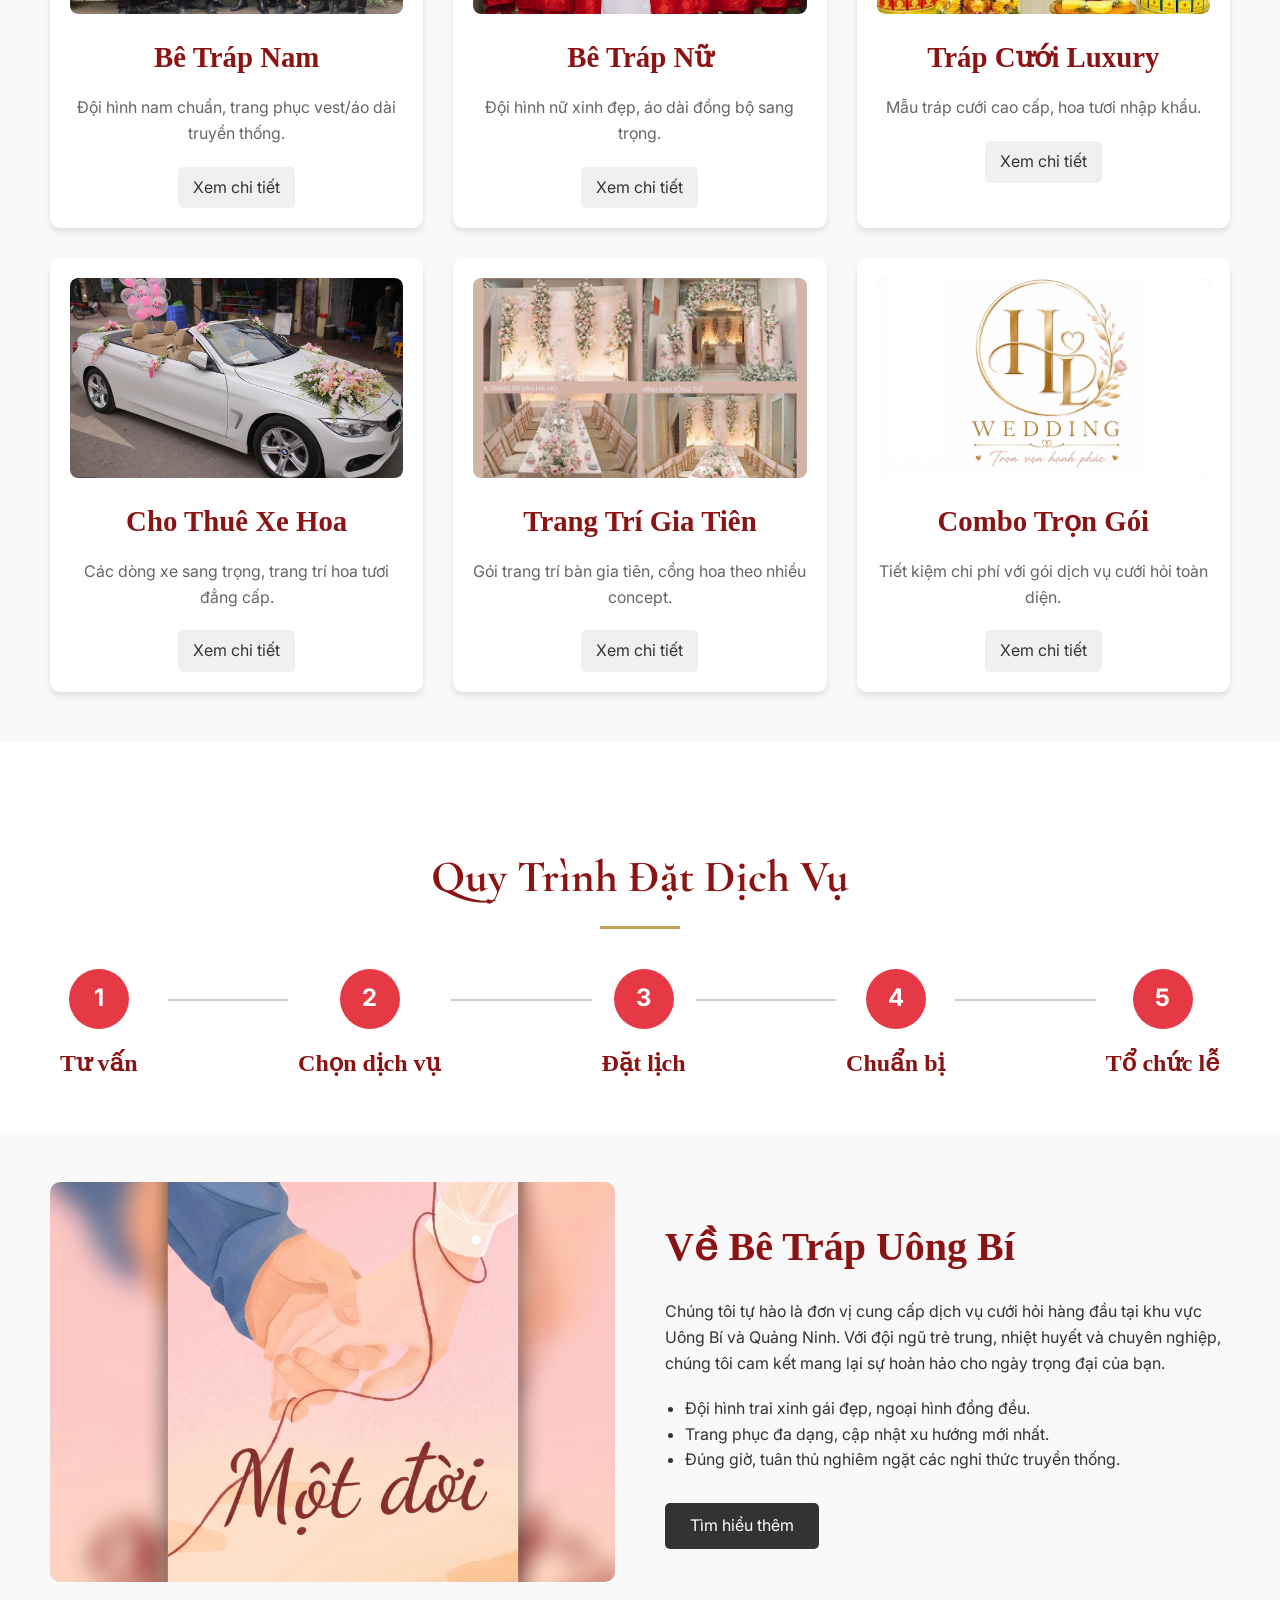
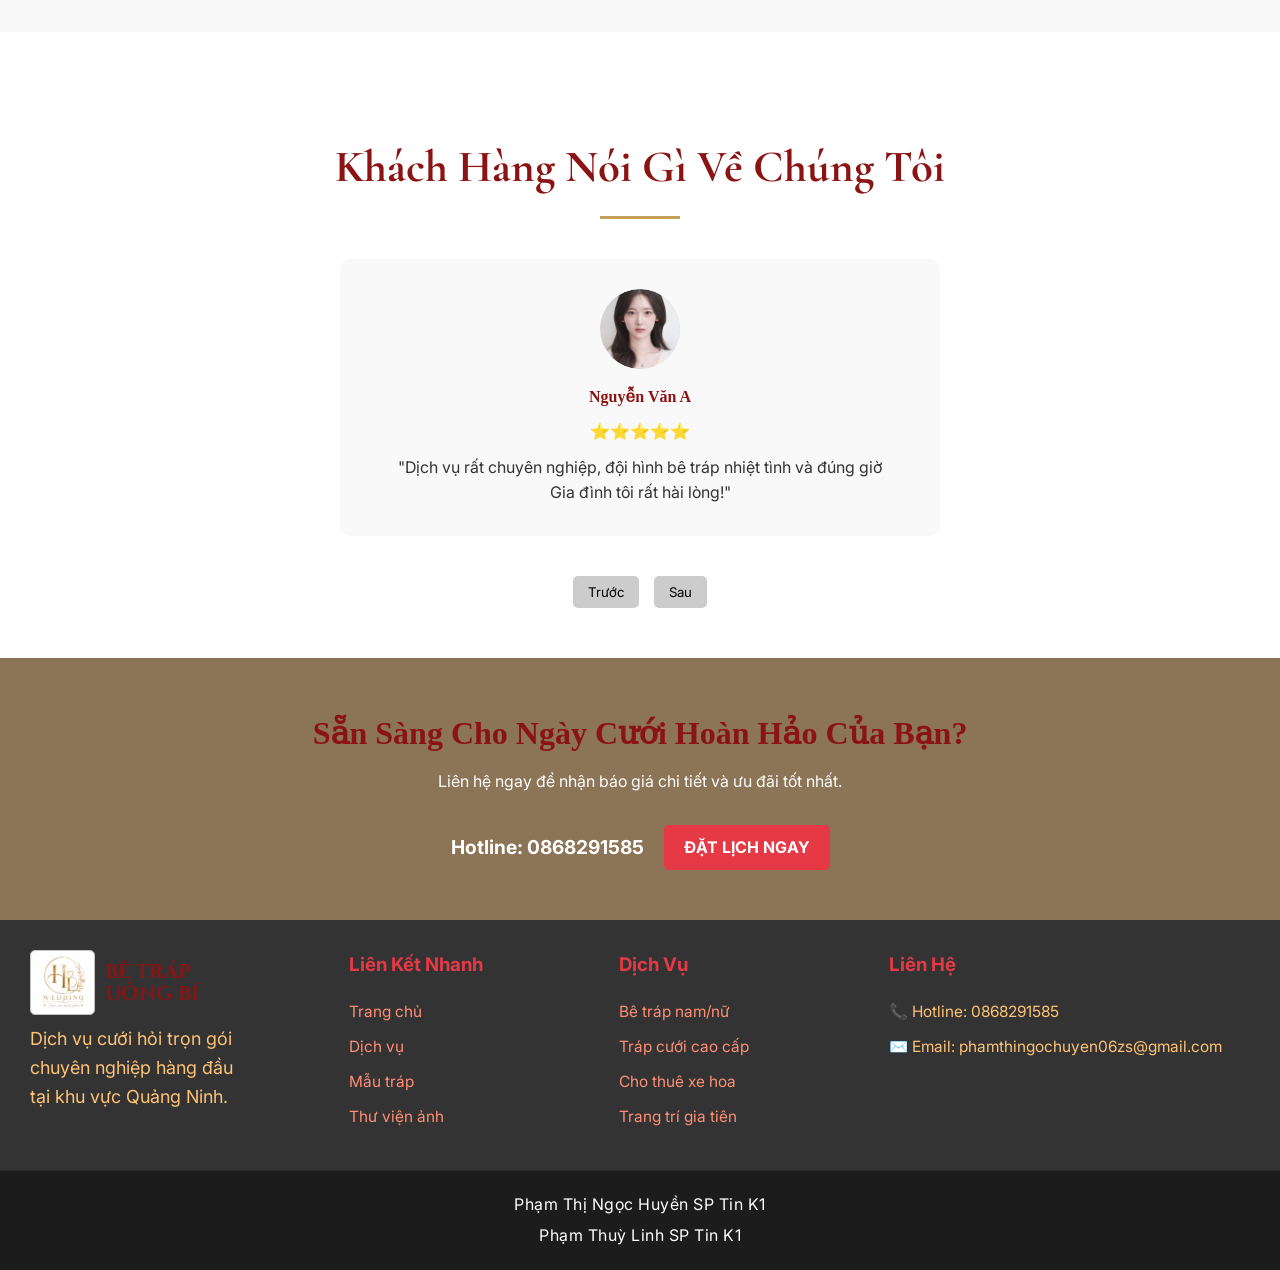
==== commit 1632ac44: "Commit 13: thêm file pdf và file word" ====
--- a/index.html
+++ b/index.html
@@ -10,9 +10,7 @@
     <!-- Nhúng file CSS riêng của trang chủ -->
     <link rel="stylesheet" href="css/trang-chu.css">
 </head>
-
 <body>
-
     <!-- Khối đầu trang (Header) cố định -->
     <header class="dau-trang" id="dau-trang-chinh">
         <!-- Khối chứa logo thương hiệu -->
@@ -46,9 +44,9 @@
         <!-- Khối chứa ảnh nền tự động chuyển -->
         <div class="slider-nen">
             <img src="Anh/be-trap-nam.jpg" class="anh-nen-slider active" alt="Banner 1">
-            <img src="Anh/be-trap-nu.jpg" class="anh-nen-slider" alt="Banner 2">
-            <img src="Anh/trap-cuoi-luxury.jpg" class="anh-nen-slider" alt="Banner 3">
-            <img src="Anh/trang-tri-gia-tien.jpg" class="anh-nen-slider" alt="Banner 4">
+            <img src="Anh/be-trap-01.jpg" class="anh-nen-slider" alt="Banner 2">
+            <img src="Anh/trap-hien-dai.jpg" class="anh-nen-slider" alt="Banner 3">
+            <img src="Anh/trap-03.jpg" class="anh-nen-slider" alt="Banner 4">
             <img src="Anh/anh-xe-hoa.png" class="anh-nen-slider" alt="Banner 5">
         </div>
         <!-- Lớp phủ mờ để làm nổi bật chữ -->
@@ -317,7 +315,6 @@
         <div class="cot-chan-trang">
             <h3>Liên Hệ</h3>
             <ul>
-
                 <li>📞 Hotline: 0868291585</li>
                 <li>✉️ Email: phamthingochuyen06zs@gmail.com</li>
             </ul>
--- a/css/dinh-dang-dung-chung.css
+++ b/css/dinh-dang-dung-chung.css
@@ -231,11 +231,11 @@
 }
 
 /* Hiệu ứng di chuột vào đường link trong menu và trạng thái đang chọn (active) */
-.thanh-menu-dieu-huong a:hover,
-.thanh-menu-dieu-huong a.active {
-    color: #fff;
-    background-color: #E63946;
-}
+    .thanh-menu-dieu-huong a:hover,
+    .thanh-menu-dieu-huong a.active {
+        color: #fff;
+        background-color: #70e639;
+    }
 
 /* Định dạng nhóm nút bên phải header */
 .nhom-nut-dau-trang {
